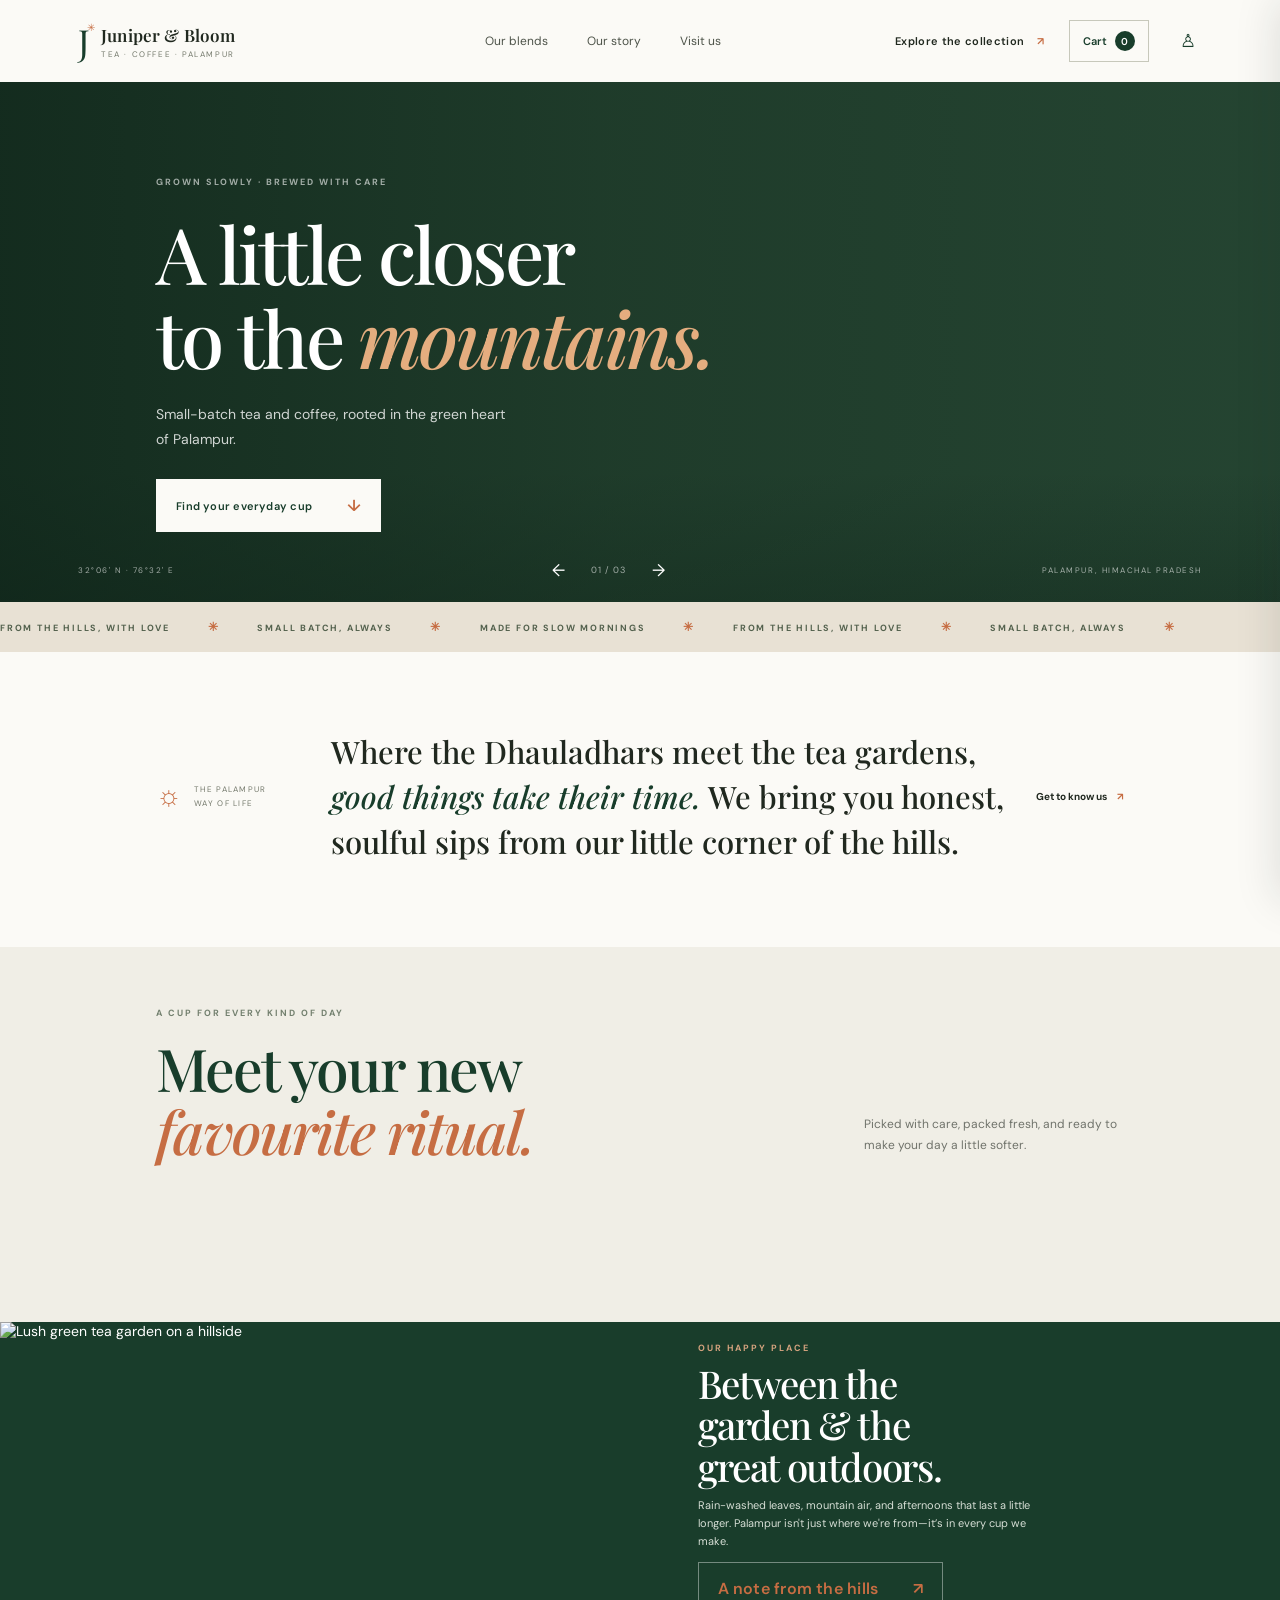
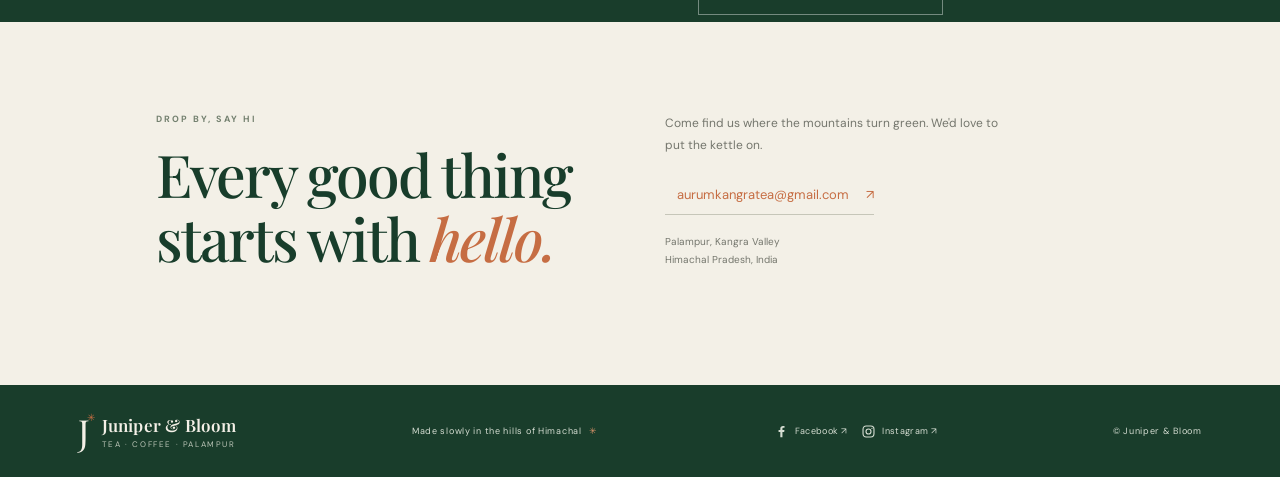
==== index.html @ 7ef4eae2 "Add Instagram icon and responsive story image" ====
<!doctype html>
<html lang="en">
<head>
  <meta charset="utf-8"><meta name="viewport" content="width=device-width,initial-scale=1">
  <meta name="theme-color" content="#183d2b"><meta name="description" content="Slow-grown tea and coffee from the gardens of Palampur, Himachal Pradesh.">
  <title>Juniper & Bloom — Palampur Tea & Coffee</title>
  <link rel="preconnect" href="https://fonts.googleapis.com"><link rel="preconnect" href="https://fonts.gstatic.com" crossorigin>
  <link href="https://fonts.googleapis.com/css2?family=DM+Sans:wght@400;500;600;700&family=Playfair+Display:wght@500;600;700&display=swap" rel="stylesheet">
  <link rel="stylesheet" href="styles.css">
</head>
<body>
  <header class="site-header"><a class="brand" href="#home" aria-label="Juniper and Bloom home"><span class="brand-mark" id="header-logo">J<span>✳</span></span><span class="brand-copy"><b id="business-name">Juniper & Bloom</b><small>TEA · COFFEE · PALAMPUR</small></span></a>
    <nav class="desktop-nav"><a href="#shop">Our blends</a><a href="#story">Our story</a><a href="#contact">Visit us</a></nav>
    <div class="header-actions"><a class="basket" href="#shop">Explore the collection <span>↗</span></a><button class="cart-trigger" id="cart-trigger" aria-label="Open cart">Cart <span id="cart-count">0</span></button><button class="admin-trigger" id="admin-trigger" aria-label="Admin login" title="Admin login">♙</button><button class="menu-toggle" id="menu-toggle" aria-label="Open navigation">☰</button></div>
  </header>
  <main id="home">
    <section class="hero" aria-label="Featured stories"><div class="hero-track" id="hero-track"></div><div class="hero-shade"></div><div class="hero-content"><p class="eyebrow" id="hero-kicker">GROWN SLOWLY · BREWED WITH CARE</p><h1 id="hero-title">A little closer<br>to the <i>mountains.</i></h1><p id="hero-description">Small-batch tea and coffee, rooted in the green heart of Palampur.</p><a class="button button-light" href="#shop">Find your everyday cup <span>↓</span></a></div><div class="hero-footer"><span>32°06' N · 76°32' E</span><div class="hero-controls"><button id="prev-banner" aria-label="Previous banner">←</button><span id="banner-count">01 / 03</span><button id="next-banner" aria-label="Next banner">→</button></div><span>PALAMPUR, HIMACHAL PRADESH</span></div></section>
    <div class="ticker"><div>FROM THE HILLS, WITH LOVE <span>✳</span> SMALL BATCH, ALWAYS <span>✳</span> MADE FOR SLOW MORNINGS <span>✳</span> FROM THE HILLS, WITH LOVE <span>✳</span> SMALL BATCH, ALWAYS <span>✳</span></div></div>
    <section class="intro" id="story"><div class="intro-label"><span class="sun-icon">☼</span><span>THE PALAMPUR<br>WAY OF LIFE</span></div><p>Where the Dhauladhars meet the tea gardens, <em>good things take their time.</em> We bring you honest, soulful sips from our little corner of the hills.</p><a href="#contact" class="text-link">Get to know us <span>↗</span></a></section>
    <section class="shop-section" id="shop"><div class="section-heading"><div><p class="eyebrow dark">A CUP FOR EVERY KIND OF DAY</p><h2>Meet your new<br><i>favourite ritual.</i></h2></div><p>Picked with care, packed fresh, and ready to make your day a little softer.</p></div><div id="product-list" class="product-list"></div></section>
    <section class="origin"><img id="origin-image" src="https://images.unsplash.com/photo-1563911892437-1feda0179e1b?auto=format&fit=crop&w=1500&q=85" alt="Lush green tea garden on a hillside"><div class="origin-copy"><p class="eyebrow" id="origin-kicker">OUR HAPPY PLACE</p><h2 id="origin-title">Between the<br>garden &amp; the<br>great outdoors.</h2><p id="origin-description">Rain-washed leaves, mountain air, and afternoons that last a little longer. Palampur isn't just where we're from—it’s in every cup we make.</p><a href="#contact" class="button button-outline"><span id="origin-button-label">A note from the hills</span> <span>↗</span></a></div></section>
    <section class="contact" id="contact"><div><p class="eyebrow dark">DROP BY, SAY HI</p><h2>Every good thing<br>starts with <i>hello.</i></h2></div><div class="contact-details"><p>Come find us where the mountains turn green. We'd love to put the kettle on.</p><a id="contact-email" href="mailto:aurumkangratea@gmail.com"><span id="contact-email-text">aurumkangratea@gmail.com</span> <span>↗</span></a><p class="address">Palampur, Kangra Valley<br>Himachal Pradesh, India</p></div></section>
  </main>
  <footer><a class="brand footer-brand" href="#home"><span class="brand-mark" id="footer-logo">J<span>✳</span></span><span class="brand-copy"><b id="footer-name">Juniper & Bloom</b><small>TEA · COFFEE · PALAMPUR</small></span></a><span>Made slowly in the hills of Himachal <span class="footer-flower">✳</span></span><nav class="social-links" aria-label="Social links"><a id="facebook-link" href="#" target="_blank" rel="noopener noreferrer" hidden><svg class="social-icon facebook-icon" viewBox="0 0 24 24" aria-hidden="true"><path d="M13.5 21v-8.2h2.8l.4-3.2h-3.2V7.5c0-.9.3-1.6 1.6-1.6h1.7V3.1c-.3 0-1.3-.1-2.5-.1-2.5 0-4.2 1.5-4.2 4.3v2.3H7.3v3.2h2.8V21z"/></svg><span>Facebook ↗</span></a><a id="instagram-link" href="#" target="_blank" rel="noopener noreferrer" hidden><svg class="social-icon instagram-icon" viewBox="0 0 24 24" aria-hidden="true"><rect x="3.25" y="3.25" width="17.5" height="17.5" rx="5"/><circle cx="12" cy="12" r="4"/><circle class="instagram-dot" cx="17.5" cy="6.8" r="1"/></svg><span>Instagram ↗</span></a></nav><span>© <span id="year"></span> Juniper & Bloom</span></footer>
  <div id="cart-backdrop" class="cart-backdrop" hidden></div><aside id="cart-drawer" class="cart-drawer" aria-label="Shopping cart" aria-hidden="true"><div class="cart-heading"><div><p class="eyebrow dark">YOUR SELECTION</p><h2>Your cart</h2></div><button id="cart-close" class="cart-close" aria-label="Close cart">×</button></div><div id="cart-items" class="cart-items"></div><div class="cart-summary"><span>Subtotal</span><strong id="cart-subtotal">₹0</strong></div><form id="order-form" class="order-form" hidden><h3>Delivery details</h3><label>Full name<input name="customer_name" autocomplete="name" required></label><label>Email<input name="customer_email" type="email" autocomplete="email" required></label><label>Phone<input name="customer_phone" type="tel" autocomplete="tel" required></label><label>Delivery address<textarea name="delivery_address" autocomplete="street-address" required></textarea></label><button class="button button-dark checkout-placeholder" type="submit">Send order request</button></form><p id="order-message" class="form-message" aria-live="polite"></p><p class="cart-payment-note">This opens an email with your order request. We’ll confirm availability and payment details by email. Online payment can be added later.</p></aside>
  <div id="admin-modal" class="modal" aria-hidden="true"><div class="modal-backdrop" data-close></div><section class="admin-panel" role="dialog" aria-modal="true" aria-labelledby="admin-heading"><button class="close-modal" data-close aria-label="Close">×</button><div class="admin-login" id="login-view"><p class="eyebrow dark">THE BACK ROOM</p><h2 id="admin-heading">Good to see<br><i>you again.</i></h2><p class="muted">Sign in to manage your shop.</p><form id="login-form"><label>Email<input id="admin-email" type="email" autocomplete="username" required></label><label>Password<input id="admin-password" type="password" autocomplete="current-password" required></label><button class="button button-dark" type="submit">Sign in <span>↗</span></button><p class="form-message" id="login-message"></p></form></div>
    <div id="dashboard" class="dashboard" hidden><div class="dashboard-top"><div><p class="eyebrow dark">YOUR LITTLE CORNER</p><h2>Shop <i>studio.</i></h2></div><button id="sign-out" class="text-link">Sign out ↗</button></div><div class="admin-tabs"><button class="tab active" data-tab="products">Products</button><button class="tab" data-tab="banners">Banners</button><button class="tab" data-tab="settings">Brand</button><button class="tab" data-tab="origin">Below products</button></div><div id="admin-content"></div></div></section></div>
  <script type="module" src="app.js"></script>
</body></html>
---- styles.css ----
:root{--green:#183d2b;--green2:#274a36;--cream:#f4f0e7;--paper:#fbfaf6;--orange:#c66d43;--ink:#20281f;--muted:#77796d;--line:#deddd3;--serif:'Playfair Display',Georgia,serif;--sans:'DM Sans',Arial,sans-serif}*{box-sizing:border-box}html{scroll-behavior:smooth}body{margin:0;background:var(--paper);color:var(--ink);font-family:var(--sans);font-size:14px}a{color:inherit;text-decoration:none}button{font:inherit}.site-header{height:82px;padding:0 6.1%;display:flex;align-items:center;justify-content:space-between;background:var(--paper);position:relative;z-index:5}.brand{display:flex;align-items:center;gap:11px}.brand-mark{font-family:var(--serif);font-size:36px;line-height:1;color:var(--green);position:relative;display:inline-flex;align-items:center;justify-content:center}.brand-mark img{width:44px;height:44px;object-fit:contain}.brand-mark span{font-family:var(--sans);font-size:10px;color:var(--orange);position:absolute;right:-5px;top:0}.brand-copy{display:flex;flex-direction:column;gap:3px}.brand-copy b{font-family:var(--serif);font-size:17px;font-weight:600;letter-spacing:.01em}.brand-copy small{font-size:8px;letter-spacing:.2em;color:#74796c}.desktop-nav{display:flex;gap:39px;margin-left:75px}.desktop-nav a{font-size:12px;color:#4d5349}.desktop-nav a:hover,.text-link:hover{color:var(--orange)}.header-actions{display:flex;align-items:center;gap:25px}.basket{font-size:11px;font-weight:600;letter-spacing:.03em}.basket span{margin-left:9px;color:var(--orange)}.admin-trigger,.menu-toggle{border:0;background:none;color:var(--green);font-size:18px;cursor:pointer}.menu-toggle{display:none}.hero{height:min(660px,72vw);min-height:530px;position:relative;background:#254532;overflow:hidden;color:white}.hero-track,.hero-slide,.hero-shade{position:absolute;inset:0}.hero-slide{background-size:cover;background-position:center;opacity:0;transition:opacity 1s ease}.hero-slide.active{opacity:1}.hero-shade{background:linear-gradient(90deg,rgba(13,34,23,.72),rgba(20,43,29,.37) 48%,rgba(20,43,29,.03)),linear-gradient(0deg,rgba(11,30,21,.3),transparent 25%)}.hero-content{position:absolute;left:12.2%;top:21%;max-width:570px}.eyebrow{font-size:9px;letter-spacing:.22em;font-weight:700;color:#fff9;margin:0 0 23px}.hero h1,.section-heading h2,.origin h2,.contact h2,.admin-panel h2{font:500 clamp(46px,6.1vw,78px)/1.08 var(--serif);letter-spacing:-.035em;margin:0}.hero h1 i,.section-heading h2 i,.origin h2 i,.contact h2 i,.admin-panel h2 i{font-weight:500;color:#e4ad7f}.hero-content>p:not(.eyebrow){font-size:14px;line-height:1.8;color:#fffc;max-width:350px;margin:23px 0 27px}.button{display:inline-flex;justify-content:space-between;align-items:center;gap:35px;padding:15px 19px;font-weight:600;font-size:11px;letter-spacing:.02em;border:1px solid transparent;cursor:pointer}.button-light{background:var(--paper);color:var(--green)}.button-light:hover{background:#e7c4a2}.button span{font-size:16px;color:var(--orange)}.hero-footer{position:absolute;left:6.1%;right:6.1%;bottom:26px;display:flex;justify-content:space-between;align-items:center;font-size:8px;letter-spacing:.19em;color:#fff9}.hero-controls{display:flex;align-items:center;gap:20px}.hero-controls button{color:white;background:transparent;border:0;font-size:17px;cursor:pointer}.hero-controls span{font-size:9px;letter-spacing:.12em}.ticker{height:50px;background:#e8e1d4;overflow:hidden;display:flex;align-items:center;color:#53614d;font-size:9px;font-weight:700;letter-spacing:.2em;white-space:nowrap}.ticker div{min-width:max-content;animation:marquee 35s linear infinite}.ticker span{font-size:12px;color:var(--orange);margin:0 34px}@keyframes marquee{to{transform:translateX(-50%)}}.intro{padding:77px 12.2% 83px;display:grid;grid-template-columns:150px 1fr auto;align-items:center;gap:25px}.intro-label{display:flex;gap:11px;align-items:center;font-size:8px;letter-spacing:.16em;line-height:1.8;color:#74796c}.sun-icon{font-size:28px;color:var(--orange)}.intro>p{font:500 clamp(20px,2.5vw,31px)/1.45 var(--serif);max-width:700px;margin:0}.intro>p em{color:var(--green);font-style:italic}.text-link{font-size:10px;font-weight:700;border:0;background:none;cursor:pointer}.text-link span{color:var(--orange);margin-left:8px}.shop-section{padding:60px 12.2% 105px;background:#f0eee6}.section-heading{display:flex;align-items:end;justify-content:space-between;margin-bottom:54px}.eyebrow.dark{color:#73806f;margin-bottom:17px}.section-heading h2,.contact h2{font-size:clamp(42px,4.6vw,59px);color:var(--green)}.section-heading h2 i,.contact h2 i{color:var(--orange)}.section-heading>p{max-width:260px;color:#70736b;font-size:12px;line-height:1.8;margin:0 0 6px}.product-list{display:flex;flex-direction:column;gap:24px}.product-card{display:grid;grid-template-columns:1fr 1fr;min-height:340px;background:var(--paper);overflow:hidden}.product-card:nth-child(even) .product-image{order:2}.product-card:nth-child(even) .product-copy{order:1}.product-image{width:100%;height:100%;min-height:340px;object-fit:cover}.product-copy{padding:50px clamp(30px,5vw,78px);display:flex;flex-direction:column;justify-content:center;align-items:flex-start}.product-number{font-size:9px;letter-spacing:.2em;color:var(--orange);margin-bottom:19px}.product-copy h3{font:500 clamp(29px,3.2vw,41px)/1.2 var(--serif);color:var(--green);margin:0 0 14px}.product-copy p{font-size:12px;line-height:1.8;color:#74766e;max-width:350px;margin:0 0 25px}.product-meta{border-top:1px solid var(--line);padding-top:17px;width:100%;display:flex;justify-content:space-between;align-items:center;font-size:11px;font-weight:700}.product-meta span:first-child{color:var(--orange)}
.cart-trigger{border:1px solid #c7c8bb;background:transparent;padding:10px 13px;color:var(--green);font:600 11px var(--sans);cursor:pointer}.cart-trigger span{display:inline-grid;place-items:center;min-width:20px;height:20px;margin-left:5px;border-radius:50%;background:var(--green);color:white;font-size:10px}.button-dark{background:var(--green);color:white}.button-dark:hover:not(:disabled){background:var(--green2)}.button:disabled{opacity:.48;cursor:not-allowed}.add-to-cart{margin-top:22px;min-width:156px}.cart-backdrop{position:fixed;inset:0;background:#102419a8;backdrop-filter:blur(2px);z-index:29}.cart-drawer{position:fixed;z-index:30;right:0;top:0;bottom:0;width:min(470px,100%);background:var(--paper);padding:34px clamp(22px,5vw,42px);overflow:auto;transform:translateX(102%);transition:transform .25s ease;box-shadow:-12px 0 40px #14231e20}.cart-drawer.open{transform:translateX(0)}.cart-heading{display:flex;justify-content:space-between;align-items:start;border-bottom:1px solid var(--line);padding-bottom:20px}.cart-heading .eyebrow{margin-bottom:7px}.cart-heading h2{font:500 36px var(--serif);color:var(--green);margin:0}.cart-close{border:0;background:none;color:var(--green);font-size:30px;cursor:pointer}.cart-items{padding:10px 0}.cart-item{display:grid;grid-template-columns:72px 1fr auto;gap:13px;align-items:center;padding:17px 0;border-bottom:1px solid var(--line)}.cart-item>img{width:72px;height:72px;object-fit:cover}.cart-item-info b{display:block;font:500 16px var(--serif);color:var(--green)}.cart-item-info>small{display:block;color:var(--muted);font-size:10px;margin:4px 0 9px}.cart-item>strong{font-size:12px;align-self:start;padding-top:4px}.cart-quantity{display:flex;align-items:center;gap:10px}.cart-quantity button{border:1px solid var(--line);background:white;color:var(--green);width:26px;height:25px;cursor:pointer}.cart-quantity button:disabled{opacity:.4;cursor:not-allowed}.cart-quantity span{font-size:11px}.cart-quantity .cart-remove{width:auto;border:0;background:none;color:#8d4a39;text-decoration:underline;font-size:10px;margin-left:6px}.cart-item.unavailable .cart-item-info b{text-decoration:line-through}.cart-empty{padding:20px 0;color:var(--muted);font-size:12px}.cart-summary{display:flex;justify-content:space-between;border-top:1px solid var(--line);padding:20px 0;font:16px var(--serif);color:var(--green)}.checkout-placeholder{width:100%;justify-content:center;gap:0}.cart-payment-note{font-size:10px;line-height:1.6;color:var(--muted);text-align:center;margin-top:12px}
.origin{height:300px;min-height:0;background:#193d2b;color:white;display:grid;grid-template-columns:1fr 1fr;overflow:hidden}.origin>img{width:100%;height:100%;min-height:0;object-fit:cover;filter:saturate(.78)}.origin-copy{padding:24px 10%;align-self:center}.origin-copy .eyebrow{color:#d3a27e;margin-bottom:9px}.origin h2{font-size:clamp(34px,3.4vw,44px)}.origin h2 i{color:#dca77d}.origin-copy>p:not(.eyebrow){max-width:360px;font-size:11px;color:#d6ded5;line-height:1.6;margin:10px 0 12px}.button-outline{border-color:#ffffff65;color:white;background:transparent}.button-outline:hover{background:#ffffff14}.contact{padding:91px 12.2%;display:grid;grid-template-columns:1fr 1fr;gap:50px;background:#f3f0e7}.contact-details{align-self:end;max-width:340px;padding-bottom:4px}.contact-details>p{font-size:12px;color:#74766d;line-height:1.8;margin:0 0 21px}.contact-details>a{display:inline-block;font-family:var(--serif);font-size:20px;color:var(--green);padding-bottom:10px;border-bottom:1px solid #c6c6b9}.contact-details>a span{font-family:var(--sans);font-size:13px;color:var(--orange);margin-left:12px}.contact-details .address{font-size:10px;line-height:1.8;margin-top:18px}footer{padding:28px 6.1%;display:flex;align-items:center;justify-content:space-between;background:#193d2b;color:#d5ddd2;font-size:9px;letter-spacing:.08em}.footer-brand .brand-mark,.footer-brand .brand-copy b{color:#f4f0e7}.footer-brand .brand-copy small{color:#bbc5b7}.footer-flower{color:#d59168;margin-left:5px}.modal{display:none;position:fixed;inset:0;z-index:20}.modal.open{display:block}.modal-backdrop{position:absolute;inset:0;background:#102419a8;backdrop-filter:blur(3px)}.admin-panel{position:absolute;right:0;top:0;bottom:0;width:min(560px,100%);overflow-y:auto;background:var(--paper);padding:60px clamp(25px,6vw,68px)}.close-modal{position:absolute;right:25px;top:22px;border:0;background:none;font-size:29px;color:var(--green);cursor:pointer}.admin-panel h2{font-size:49px;color:var(--green)}.admin-panel h2 i{color:var(--orange)}.muted{color:var(--muted);font-size:12px;margin:15px 0 27px}.admin-login form{display:flex;flex-direction:column;gap:16px;max-width:360px}.admin-login label,.editor-form label{display:flex;flex-direction:column;gap:8px;font-size:10px;font-weight:700;color:#596052}.admin-login input,.editor-form input,.editor-form textarea{padding:13px 12px;border:1px solid var(--line);background:white;font:12px var(--sans);outline-color:#819b7b}.admin-login .button{margin-top:5px;background:var(--green);color:white}.form-message{font-size:11px;color:#a04732;min-height:16px}.dashboard-top{display:flex;justify-content:space-between;align-items:center}.dashboard-top h2{font-size:39px}.admin-tabs{display:flex;border-bottom:1px solid var(--line);margin:30px 0 22px;gap:20px}.tab{border:0;background:none;padding:0 0 12px;color:#777;font-size:11px;cursor:pointer}.tab.active{color:var(--green);border-bottom:2px solid var(--orange);font-weight:700}.admin-content-title{display:flex;align-items:center;justify-content:space-between;margin-bottom:15px}.admin-content-title h3{font:500 24px var(--serif);color:var(--green);margin:0}.small-button{background:var(--green);color:white;border:0;padding:10px 13px;font-size:10px;cursor:pointer}.admin-list{display:flex;flex-direction:column;gap:10px}.admin-row{border:1px solid var(--line);background:white;padding:10px;display:grid;grid-template-columns:54px 1fr auto;gap:12px;align-items:center}.admin-row img{width:54px;height:48px;object-fit:cover}.admin-row b{display:block;font-family:var(--serif);font-size:14px;color:var(--green)}.admin-row small{font-size:9px;color:var(--muted)}.row-actions{display:flex;gap:9px}.row-actions button{border:0;background:none;font-size:10px;color:var(--orange);cursor:pointer}.editor-form{border:1px solid var(--line);padding:17px;margin-bottom:18px;display:grid;gap:12px}.editor-form textarea{min-height:72px;resize:vertical}.editor-form .form-actions{display:flex;gap:8px}.editor-form .cancel{background:#e6e4dc;color:#4a4e46}.editor-form input[type=checkbox]{width:auto;align-self:start}.settings-form{margin-top:12px}.empty-state{font-size:12px;color:#777;padding:20px 0}.mobile-nav{display:none}@media(max-width:760px){.site-header{height:70px;padding:0 5%}.desktop-nav{display:none;position:absolute;top:70px;left:0;right:0;background:var(--paper);margin:0;padding:22px 5%;flex-direction:column;gap:20px;border-top:1px solid var(--line)}.desktop-nav.open{display:flex}.header-actions{gap:10px}.cart-trigger{padding:8px 9px;font-size:10px}.basket{font-size:0}.basket span{font-size:17px}.menu-toggle{display:block}.hero{min-height:540px;height:82vh;max-height:700px}.hero-content{left:7%;right:7%;top:22%}.hero h1{font-size:58px}.hero-footer{left:6%;right:6%;bottom:18px}.hero-footer>span:first-child{display:none}.hero-footer>span:last-child{font-size:7px}.intro{padding:57px 7%;grid-template-columns:1fr;gap:15px}.intro>p{font-size:25px}.intro .text-link{justify-self:start;margin-top:8px}.shop-section{padding:55px 6% 70px}.section-heading{align-items:start;flex-direction:column;gap:15px;margin-bottom:34px}.section-heading h2,.contact h2{font-size:47px}.product-list{gap:16px}.product-card{grid-template-columns:1fr;min-height:0}.product-card:nth-child(even) .product-image,.product-card:nth-child(even) .product-copy{order:initial}.product-image{height:240px;min-height:0}.product-copy{padding:27px 25px 30px}.product-copy h3{font-size:33px}.origin{height:340px;grid-template-columns:1fr;grid-template-rows:100px 240px}.origin>img{min-height:0;height:100%}.origin-copy{padding:16px 7%}.origin h2{font-size:31px;line-height:1.04}.contact{padding:60px 7%;grid-template-columns:1fr;gap:30px}.contact-details{align-self:start}footer{padding:23px 6%;flex-wrap:wrap;gap:20px}footer>span:nth-child(2){display:none}}@media(prefers-reduced-motion:reduce){*,*:before,*:after{scroll-behavior:auto!important;animation-duration:.01ms!important;transition-duration:.01ms!important}}
.admin-tabs{overflow-x:auto;white-space:nowrap}.order-form{display:grid;gap:12px;border-top:1px solid var(--line);padding-top:18px}.order-form[hidden]{display:none}.order-form h3{font:500 20px var(--serif);color:var(--green);margin:0 0 3px}.order-form label{display:grid;gap:6px;color:#596052;font-size:10px;font-weight:700}.order-form input,.order-form textarea{width:100%;padding:11px 12px;border:1px solid var(--line);background:#fff;font:12px var(--sans);outline-color:#819b7b}.order-form textarea{min-height:72px;resize:vertical}.order-form .button{margin-top:4px}

/* More compact storefront proportions */
.hero{height:min(520px,58vw);min-height:410px}.hero-content{top:18%}.hero-footer{bottom:20px}.product-list{gap:18px}.product-card{min-height:280px}.product-image{min-height:280px}.product-copy{padding:34px clamp(26px,4vw,58px)}.product-copy h3{font-size:clamp(27px,2.8vw,36px)}.product-copy p{margin-bottom:18px}.origin{height:auto;min-height:270px}.origin-copy{padding:20px 9%}.origin h2{font-size:clamp(31px,3vw,40px)}
@media(max-width:760px){.hero{height:min(68vh,470px);min-height:390px;max-height:470px}.hero-content{top:17%}.product-card{min-height:0}.product-image{height:205px;min-height:205px}.product-copy{padding:25px 23px 27px}.product-copy h3{font-size:30px}.product-copy p{margin-bottom:16px}.origin{height:auto;min-height:330px;grid-template-rows:95px auto}.origin-copy{padding:14px 7%}}

/* Keep the post-product feature balanced with the product cards. */
.origin{height:300px;min-height:300px;grid-template-columns:1fr 1fr}.origin>img{height:100%;min-height:0}.origin-copy{max-height:300px;overflow:auto}
@media(max-width:760px){.origin{height:auto;min-height:0;grid-template-columns:1fr;grid-template-rows:clamp(140px,40vw,190px) auto}.origin>img{height:clamp(140px,40vw,190px);min-height:0;width:100%;object-fit:cover}.origin-copy{max-height:none;overflow:visible;padding:14px 7% 18px}.origin h2{font-size:27px;line-height:1.02}.origin-copy>p:not(.eyebrow){font-size:10px;line-height:1.45;margin:7px 0 9px}.origin-copy .button{padding:10px 14px}}
.social-links{display:flex;align-items:center;gap:14px}.social-links a{color:#d5ddd2;font-size:9px;letter-spacing:.04em}.social-links a:hover{color:#e4ad7f}.social-links[hidden]{display:none}

.social-links a{display:inline-flex;align-items:center;gap:6px}.social-icon{width:15px;height:15px;display:block;fill:currentColor}.facebook-icon{color:#d5ddd2}.social-links a:hover .facebook-icon{color:#e4ad7f}.instagram-icon{fill:none;stroke:currentColor;stroke-width:1.8;stroke-linecap:round;stroke-linejoin:round}.instagram-icon .instagram-dot{fill:currentColor;stroke:none}
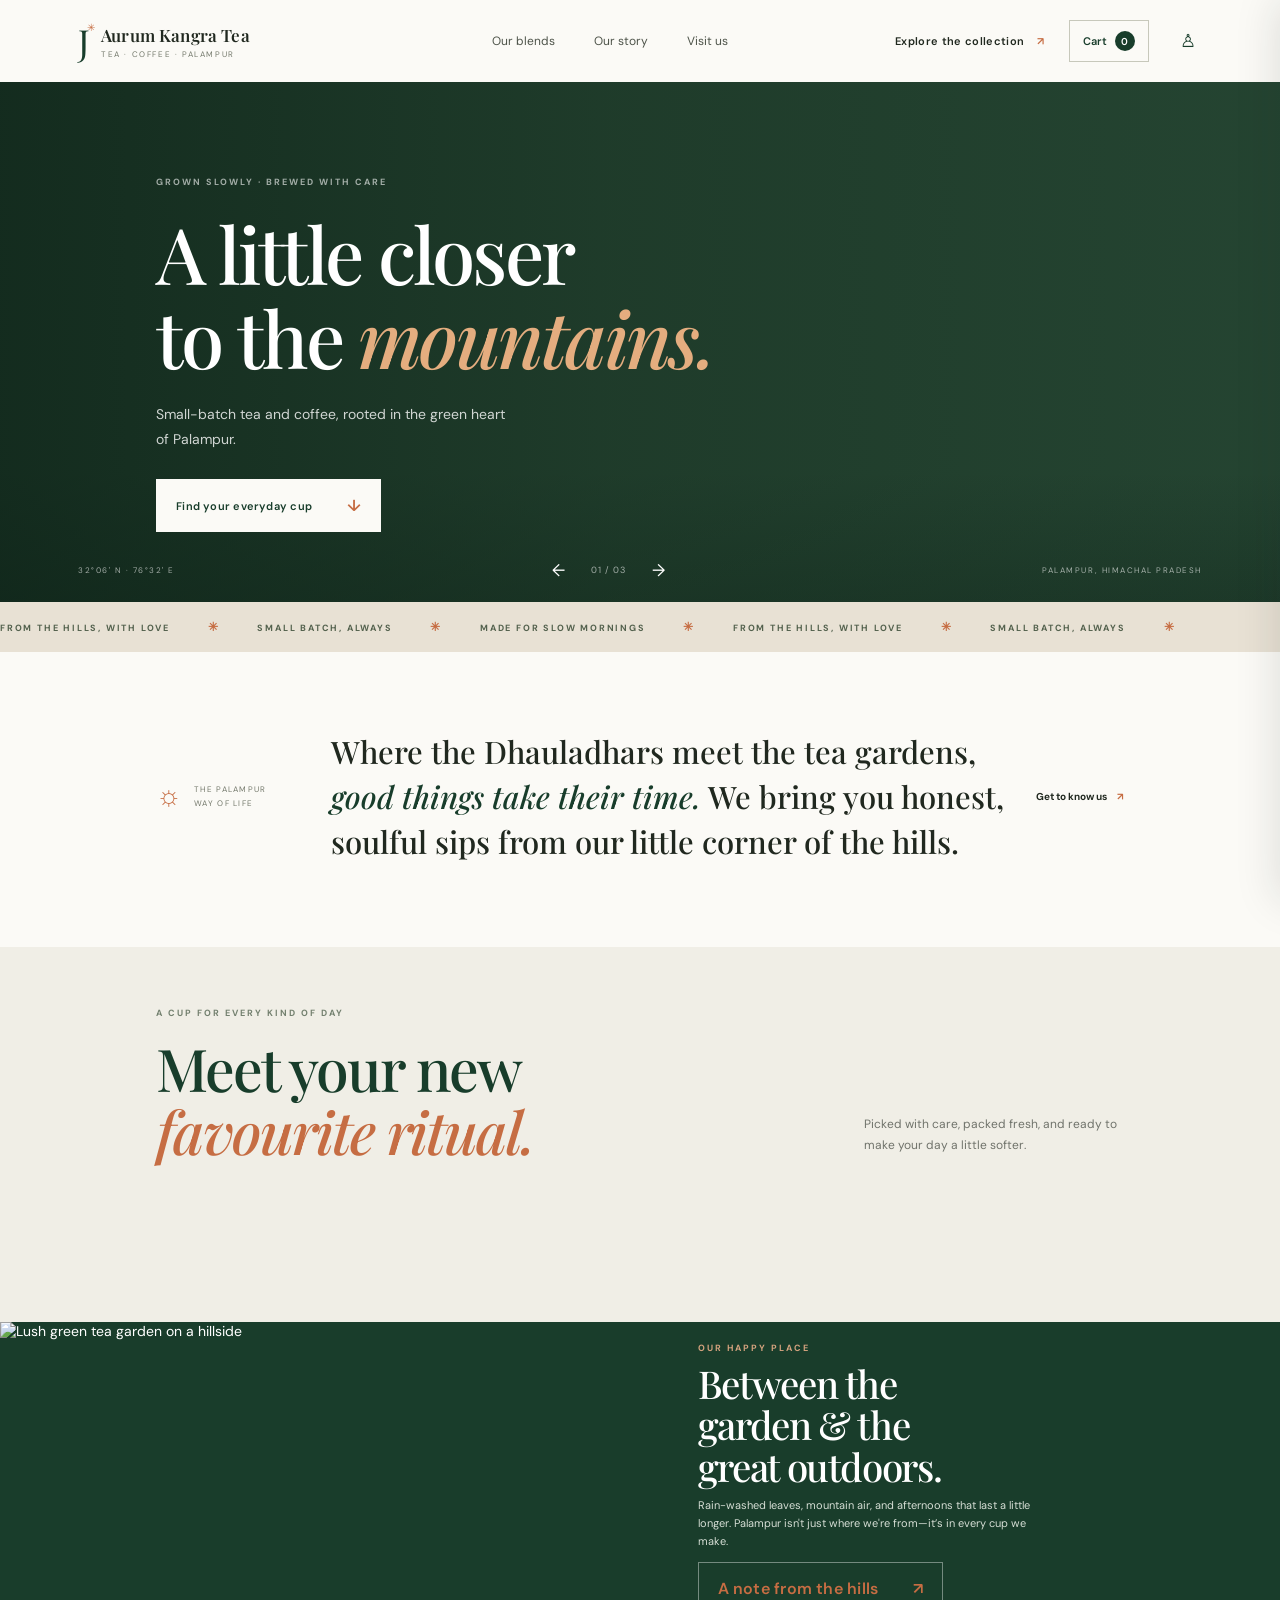
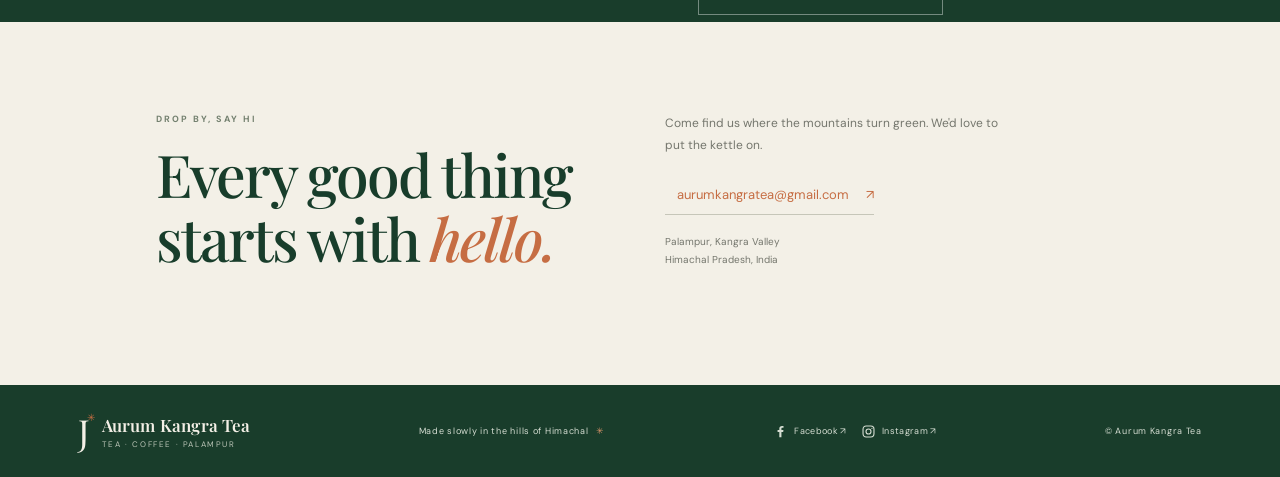
==== commit aa16cc36: "Update index.html" ====
--- a/index.html
+++ b/index.html
@@ -3,13 +3,13 @@
 <head>
   <meta charset="utf-8"><meta name="viewport" content="width=device-width,initial-scale=1">
   <meta name="theme-color" content="#183d2b"><meta name="description" content="Slow-grown tea and coffee from the gardens of Palampur, Himachal Pradesh.">
-  <title>Juniper & Bloom — Palampur Tea & Coffee</title>
+  <title>Aurum Kangra Tea — Palampur Tea & Coffee</title>
   <link rel="preconnect" href="https://fonts.googleapis.com"><link rel="preconnect" href="https://fonts.gstatic.com" crossorigin>
   <link href="https://fonts.googleapis.com/css2?family=DM+Sans:wght@400;500;600;700&family=Playfair+Display:wght@500;600;700&display=swap" rel="stylesheet">
   <link rel="stylesheet" href="styles.css">
 </head>
 <body>
-  <header class="site-header"><a class="brand" href="#home" aria-label="Juniper and Bloom home"><span class="brand-mark" id="header-logo">J<span>✳</span></span><span class="brand-copy"><b id="business-name">Juniper & Bloom</b><small>TEA · COFFEE · PALAMPUR</small></span></a>
+  <header class="site-header"><a class="brand" href="#home" aria-label="Juniper and Bloom home"><span class="brand-mark" id="header-logo">J<span>✳</span></span><span class="brand-copy"><b id="business-name">Aurum Kangra Tea</b><small>TEA · COFFEE · PALAMPUR</small></span></a>
     <nav class="desktop-nav"><a href="#shop">Our blends</a><a href="#story">Our story</a><a href="#contact">Visit us</a></nav>
     <div class="header-actions"><a class="basket" href="#shop">Explore the collection <span>↗</span></a><button class="cart-trigger" id="cart-trigger" aria-label="Open cart">Cart <span id="cart-count">0</span></button><button class="admin-trigger" id="admin-trigger" aria-label="Admin login" title="Admin login">♙</button><button class="menu-toggle" id="menu-toggle" aria-label="Open navigation">☰</button></div>
   </header>
@@ -21,7 +21,7 @@
     <section class="origin"><img id="origin-image" src="https://images.unsplash.com/photo-1563911892437-1feda0179e1b?auto=format&fit=crop&w=1500&q=85" alt="Lush green tea garden on a hillside"><div class="origin-copy"><p class="eyebrow" id="origin-kicker">OUR HAPPY PLACE</p><h2 id="origin-title">Between the<br>garden &amp; the<br>great outdoors.</h2><p id="origin-description">Rain-washed leaves, mountain air, and afternoons that last a little longer. Palampur isn't just where we're from—it’s in every cup we make.</p><a href="#contact" class="button button-outline"><span id="origin-button-label">A note from the hills</span> <span>↗</span></a></div></section>
     <section class="contact" id="contact"><div><p class="eyebrow dark">DROP BY, SAY HI</p><h2>Every good thing<br>starts with <i>hello.</i></h2></div><div class="contact-details"><p>Come find us where the mountains turn green. We'd love to put the kettle on.</p><a id="contact-email" href="mailto:aurumkangratea@gmail.com"><span id="contact-email-text">aurumkangratea@gmail.com</span> <span>↗</span></a><p class="address">Palampur, Kangra Valley<br>Himachal Pradesh, India</p></div></section>
   </main>
-  <footer><a class="brand footer-brand" href="#home"><span class="brand-mark" id="footer-logo">J<span>✳</span></span><span class="brand-copy"><b id="footer-name">Juniper & Bloom</b><small>TEA · COFFEE · PALAMPUR</small></span></a><span>Made slowly in the hills of Himachal <span class="footer-flower">✳</span></span><nav class="social-links" aria-label="Social links"><a id="facebook-link" href="#" target="_blank" rel="noopener noreferrer" hidden><svg class="social-icon facebook-icon" viewBox="0 0 24 24" aria-hidden="true"><path d="M13.5 21v-8.2h2.8l.4-3.2h-3.2V7.5c0-.9.3-1.6 1.6-1.6h1.7V3.1c-.3 0-1.3-.1-2.5-.1-2.5 0-4.2 1.5-4.2 4.3v2.3H7.3v3.2h2.8V21z"/></svg><span>Facebook ↗</span></a><a id="instagram-link" href="#" target="_blank" rel="noopener noreferrer" hidden><svg class="social-icon instagram-icon" viewBox="0 0 24 24" aria-hidden="true"><rect x="3.25" y="3.25" width="17.5" height="17.5" rx="5"/><circle cx="12" cy="12" r="4"/><circle class="instagram-dot" cx="17.5" cy="6.8" r="1"/></svg><span>Instagram ↗</span></a></nav><span>© <span id="year"></span> Juniper & Bloom</span></footer>
+  <footer><a class="brand footer-brand" href="#home"><span class="brand-mark" id="footer-logo">J<span>✳</span></span><span class="brand-copy"><b id="footer-name">Aurum Kangra Tea</b><small>TEA · COFFEE · PALAMPUR</small></span></a><span>Made slowly in the hills of Himachal <span class="footer-flower">✳</span></span><nav class="social-links" aria-label="Social links"><a id="facebook-link" href="#" target="_blank" rel="noopener noreferrer" hidden><svg class="social-icon facebook-icon" viewBox="0 0 24 24" aria-hidden="true"><path d="M13.5 21v-8.2h2.8l.4-3.2h-3.2V7.5c0-.9.3-1.6 1.6-1.6h1.7V3.1c-.3 0-1.3-.1-2.5-.1-2.5 0-4.2 1.5-4.2 4.3v2.3H7.3v3.2h2.8V21z"/></svg><span>Facebook ↗</span></a><a id="instagram-link" href="#" target="_blank" rel="noopener noreferrer" hidden><svg class="social-icon instagram-icon" viewBox="0 0 24 24" aria-hidden="true"><rect x="3.25" y="3.25" width="17.5" height="17.5" rx="5"/><circle cx="12" cy="12" r="4"/><circle class="instagram-dot" cx="17.5" cy="6.8" r="1"/></svg><span>Instagram ↗</span></a></nav><span>© <span id="year"></span> Aurum Kangra Tea</span></footer>
   <div id="cart-backdrop" class="cart-backdrop" hidden></div><aside id="cart-drawer" class="cart-drawer" aria-label="Shopping cart" aria-hidden="true"><div class="cart-heading"><div><p class="eyebrow dark">YOUR SELECTION</p><h2>Your cart</h2></div><button id="cart-close" class="cart-close" aria-label="Close cart">×</button></div><div id="cart-items" class="cart-items"></div><div class="cart-summary"><span>Subtotal</span><strong id="cart-subtotal">₹0</strong></div><form id="order-form" class="order-form" hidden><h3>Delivery details</h3><label>Full name<input name="customer_name" autocomplete="name" required></label><label>Email<input name="customer_email" type="email" autocomplete="email" required></label><label>Phone<input name="customer_phone" type="tel" autocomplete="tel" required></label><label>Delivery address<textarea name="delivery_address" autocomplete="street-address" required></textarea></label><button class="button button-dark checkout-placeholder" type="submit">Send order request</button></form><p id="order-message" class="form-message" aria-live="polite"></p><p class="cart-payment-note">This opens an email with your order request. We’ll confirm availability and payment details by email. Online payment can be added later.</p></aside>
   <div id="admin-modal" class="modal" aria-hidden="true"><div class="modal-backdrop" data-close></div><section class="admin-panel" role="dialog" aria-modal="true" aria-labelledby="admin-heading"><button class="close-modal" data-close aria-label="Close">×</button><div class="admin-login" id="login-view"><p class="eyebrow dark">THE BACK ROOM</p><h2 id="admin-heading">Good to see<br><i>you again.</i></h2><p class="muted">Sign in to manage your shop.</p><form id="login-form"><label>Email<input id="admin-email" type="email" autocomplete="username" required></label><label>Password<input id="admin-password" type="password" autocomplete="current-password" required></label><button class="button button-dark" type="submit">Sign in <span>↗</span></button><p class="form-message" id="login-message"></p></form></div>
     <div id="dashboard" class="dashboard" hidden><div class="dashboard-top"><div><p class="eyebrow dark">YOUR LITTLE CORNER</p><h2>Shop <i>studio.</i></h2></div><button id="sign-out" class="text-link">Sign out ↗</button></div><div class="admin-tabs"><button class="tab active" data-tab="products">Products</button><button class="tab" data-tab="banners">Banners</button><button class="tab" data-tab="settings">Brand</button><button class="tab" data-tab="origin">Below products</button></div><div id="admin-content"></div></div></section></div>
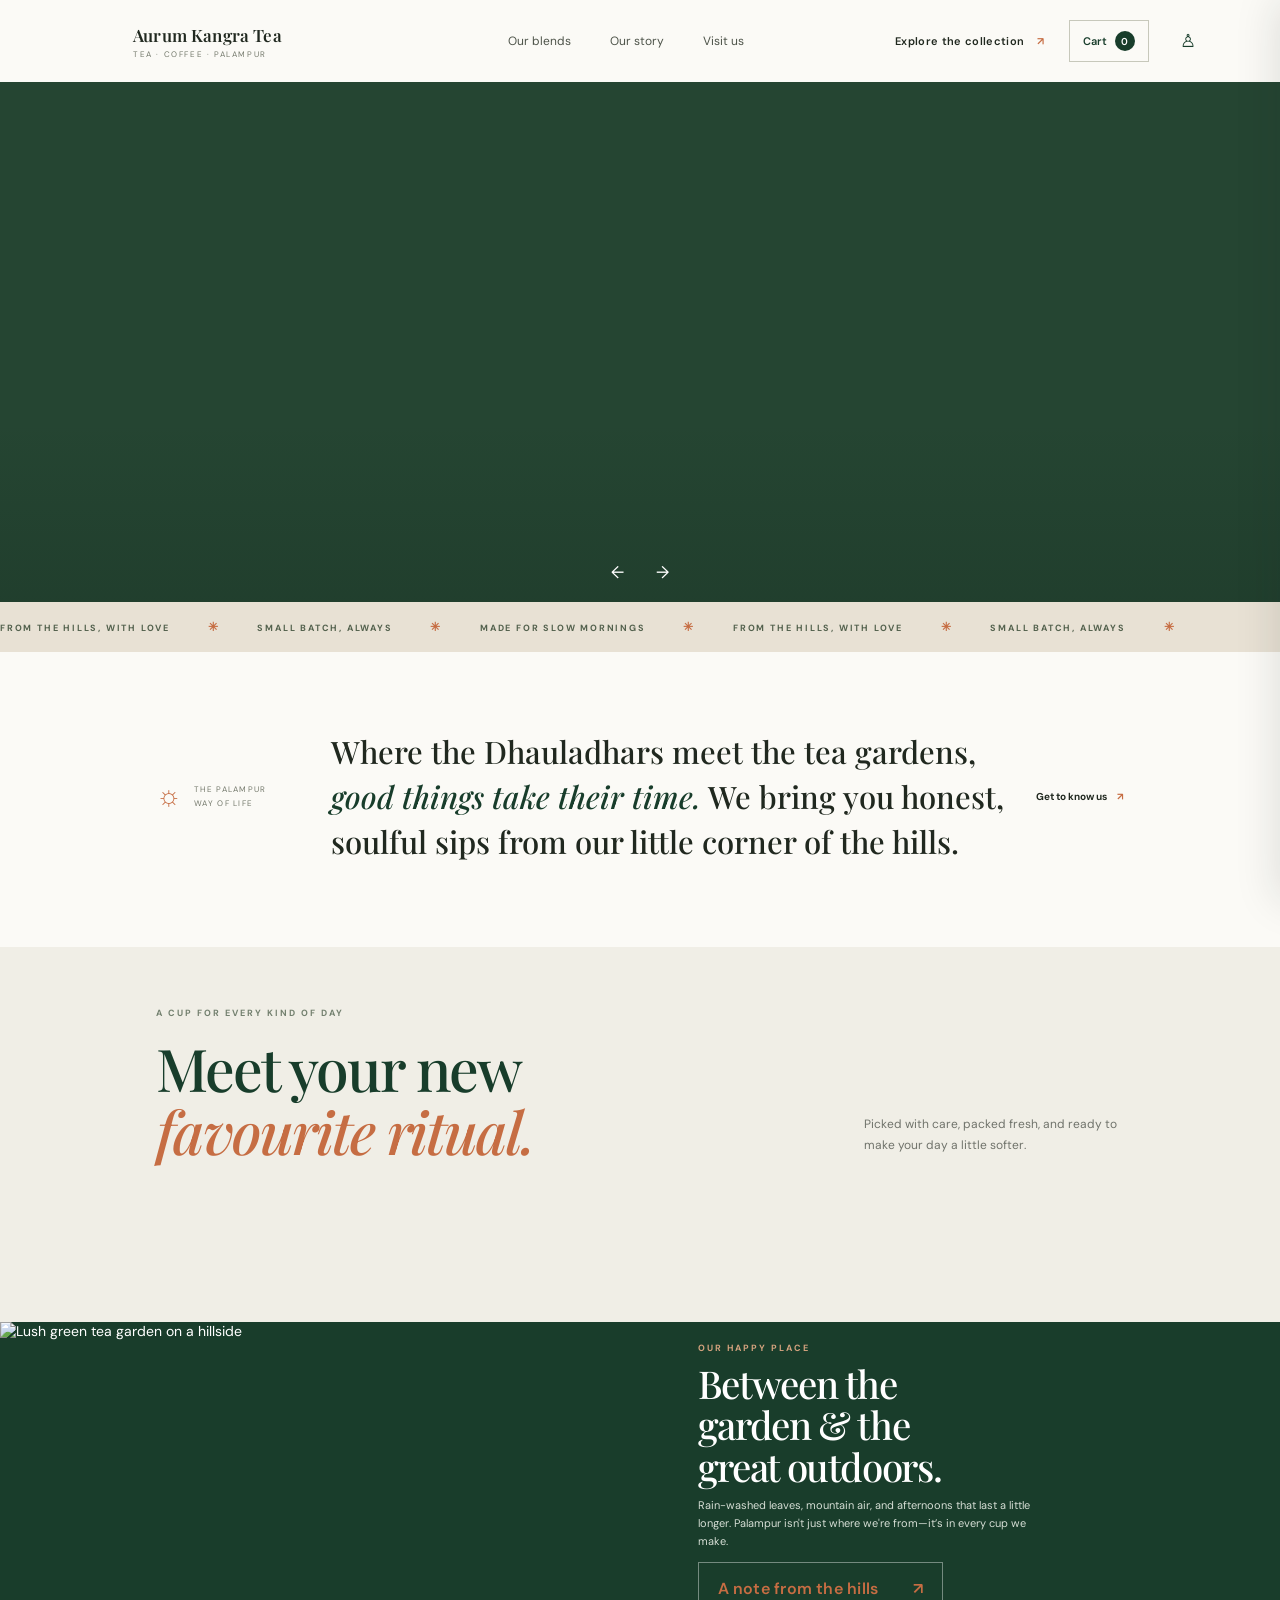
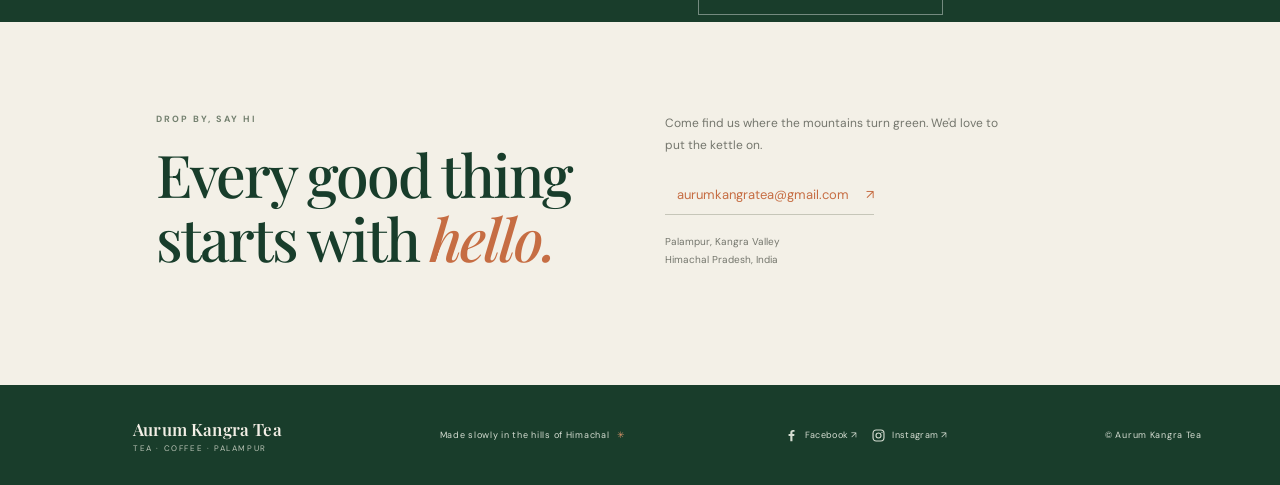
==== commit fecafb54: "Prevent logo flash while loading brand settings" ====
--- a/index.html
+++ b/index.html
@@ -2,6 +2,7 @@
 <html lang="en">
 <head>
   <meta charset="utf-8"><meta name="viewport" content="width=device-width,initial-scale=1">
+  <script>document.documentElement.classList.add('brand-pending');try{window.__aurumBrandCache=JSON.parse(localStorage.getItem('aurum-brand-cache-v1')||'null')}catch{window.__aurumBrandCache=null}</script>
   <meta name="theme-color" content="#183d2b"><meta name="description" content="Slow-grown tea and coffee from the gardens of Palampur, Himachal Pradesh.">
   <title>Aurum Kangra Tea — Palampur Tea & Coffee</title>
   <link rel="preconnect" href="https://fonts.googleapis.com"><link rel="preconnect" href="https://fonts.gstatic.com" crossorigin>
@@ -25,5 +26,8 @@
   <div id="cart-backdrop" class="cart-backdrop" hidden></div><aside id="cart-drawer" class="cart-drawer" aria-label="Shopping cart" aria-hidden="true"><div class="cart-heading"><div><p class="eyebrow dark">YOUR SELECTION</p><h2>Your cart</h2></div><button id="cart-close" class="cart-close" aria-label="Close cart">×</button></div><div id="cart-items" class="cart-items"></div><div class="cart-summary"><span>Subtotal</span><strong id="cart-subtotal">₹0</strong></div><form id="order-form" class="order-form" hidden><h3>Delivery details</h3><label>Full name<input name="customer_name" autocomplete="name" required></label><label>Email<input name="customer_email" type="email" autocomplete="email" required></label><label>Phone<input name="customer_phone" type="tel" autocomplete="tel" required></label><label>Delivery address<textarea name="delivery_address" autocomplete="street-address" required></textarea></label><button class="button button-dark checkout-placeholder" type="submit">Send order request</button></form><p id="order-message" class="form-message" aria-live="polite"></p><p class="cart-payment-note">This opens an email with your order request. We’ll confirm availability and payment details by email. Online payment can be added later.</p></aside>
   <div id="admin-modal" class="modal" aria-hidden="true"><div class="modal-backdrop" data-close></div><section class="admin-panel" role="dialog" aria-modal="true" aria-labelledby="admin-heading"><button class="close-modal" data-close aria-label="Close">×</button><div class="admin-login" id="login-view"><p class="eyebrow dark">THE BACK ROOM</p><h2 id="admin-heading">Good to see<br><i>you again.</i></h2><p class="muted">Sign in to manage your shop.</p><form id="login-form"><label>Email<input id="admin-email" type="email" autocomplete="username" required></label><label>Password<input id="admin-password" type="password" autocomplete="current-password" required></label><button class="button button-dark" type="submit">Sign in <span>↗</span></button><p class="form-message" id="login-message"></p></form></div>
     <div id="dashboard" class="dashboard" hidden><div class="dashboard-top"><div><p class="eyebrow dark">YOUR LITTLE CORNER</p><h2>Shop <i>studio.</i></h2></div><button id="sign-out" class="text-link">Sign out ↗</button></div><div class="admin-tabs"><button class="tab active" data-tab="products">Products</button><button class="tab" data-tab="banners">Banners</button><button class="tab" data-tab="settings">Brand</button><button class="tab" data-tab="origin">Below products</button></div><div id="admin-content"></div></div></section></div>
+  <script>
+    (function(){const brand=window.__aurumBrandCache;if(!brand?.logoUrl)return;for(const id of ['header-logo','footer-logo']){const mark=document.getElementById(id);if(!mark)continue;const image=document.createElement('img');image.src=brand.logoUrl;image.alt=(brand.businessName||'Aurum Kangra Tea')+' logo';mark.replaceChildren(image)}document.documentElement.classList.remove('brand-pending')})();
+  </script>
   <script type="module" src="app.js"></script>
 </body></html>
--- a/styles.css
+++ b/styles.css
@@ -13,3 +13,7 @@
 .social-links{display:flex;align-items:center;gap:14px}.social-links a{color:#d5ddd2;font-size:9px;letter-spacing:.04em}.social-links a:hover{color:#e4ad7f}.social-links[hidden]{display:none}
 
 .social-links a{display:inline-flex;align-items:center;gap:6px}.social-icon{width:15px;height:15px;display:block;fill:currentColor}.facebook-icon{color:#d5ddd2}.social-links a:hover .facebook-icon{color:#e4ad7f}.instagram-icon{fill:none;stroke:currentColor;stroke-width:1.8;stroke-linecap:round;stroke-linejoin:round}.instagram-icon .instagram-dot{fill:currentColor;stroke:none}
+
+/* Keep the hero as a clean, image-only banner. */
+.hero-content{display:none}.hero-shade{background:linear-gradient(0deg,rgba(11,30,21,.16),transparent 35%)}.hero-footer{left:0;right:0;justify-content:center;bottom:18px}.hero-footer>span{display:none}.hero-controls span{display:none}
+.brand-pending .brand-mark{visibility:hidden;width:44px;height:44px}
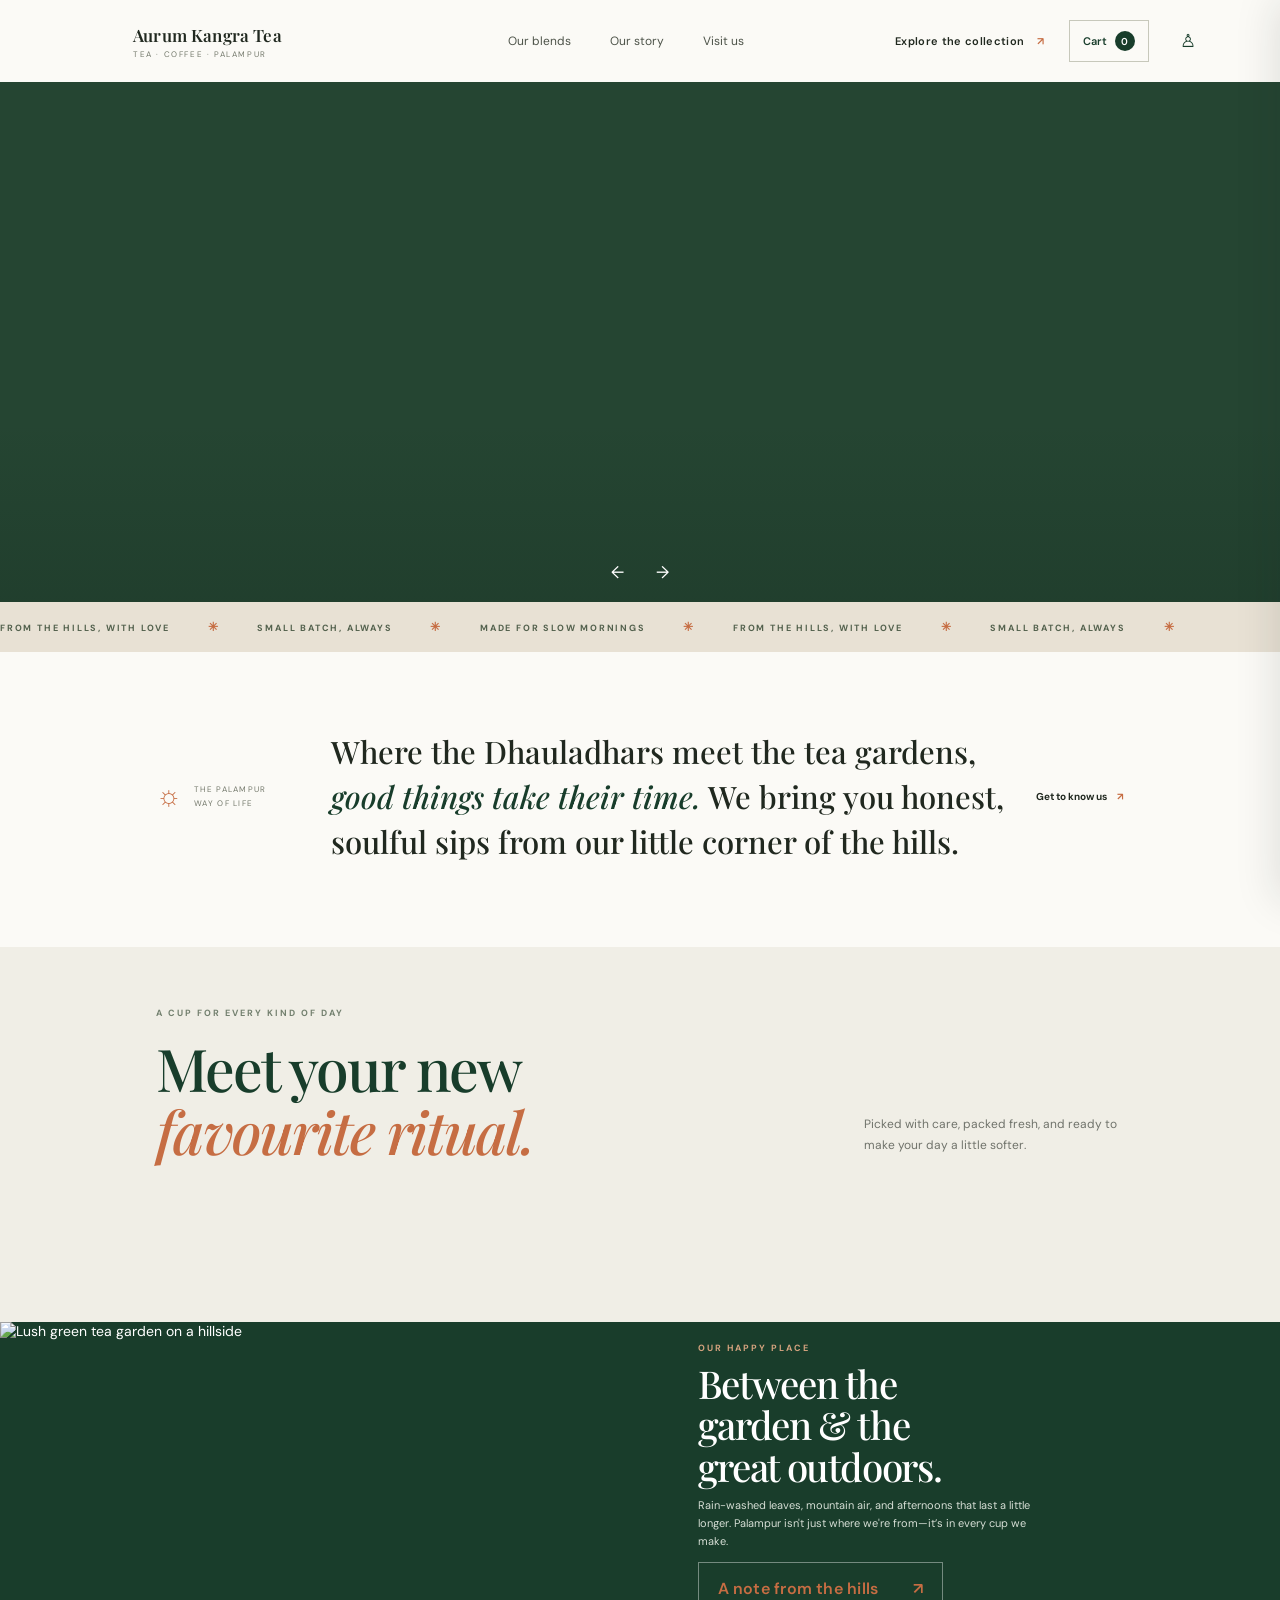
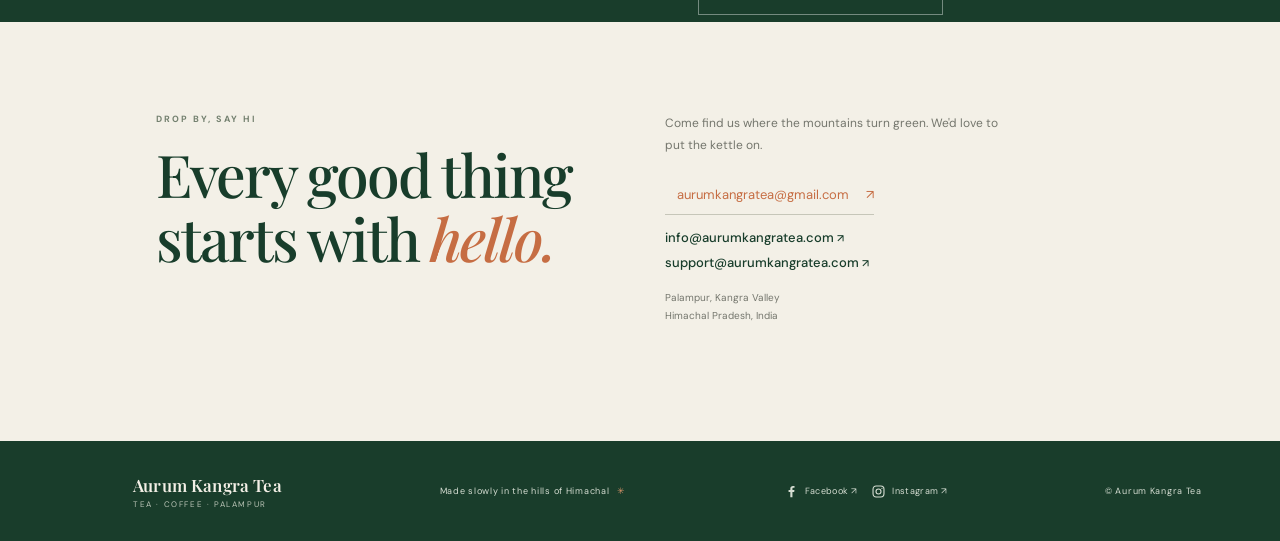
==== commit 882678fa: "Add info and support email contacts" ====
--- a/index.html
+++ b/index.html
@@ -20,7 +20,7 @@
     <section class="intro" id="story"><div class="intro-label"><span class="sun-icon">☼</span><span>THE PALAMPUR<br>WAY OF LIFE</span></div><p>Where the Dhauladhars meet the tea gardens, <em>good things take their time.</em> We bring you honest, soulful sips from our little corner of the hills.</p><a href="#contact" class="text-link">Get to know us <span>↗</span></a></section>
     <section class="shop-section" id="shop"><div class="section-heading"><div><p class="eyebrow dark">A CUP FOR EVERY KIND OF DAY</p><h2>Meet your new<br><i>favourite ritual.</i></h2></div><p>Picked with care, packed fresh, and ready to make your day a little softer.</p></div><div id="product-list" class="product-list"></div></section>
     <section class="origin"><img id="origin-image" src="https://images.unsplash.com/photo-1563911892437-1feda0179e1b?auto=format&fit=crop&w=1500&q=85" alt="Lush green tea garden on a hillside"><div class="origin-copy"><p class="eyebrow" id="origin-kicker">OUR HAPPY PLACE</p><h2 id="origin-title">Between the<br>garden &amp; the<br>great outdoors.</h2><p id="origin-description">Rain-washed leaves, mountain air, and afternoons that last a little longer. Palampur isn't just where we're from—it’s in every cup we make.</p><a href="#contact" class="button button-outline"><span id="origin-button-label">A note from the hills</span> <span>↗</span></a></div></section>
-    <section class="contact" id="contact"><div><p class="eyebrow dark">DROP BY, SAY HI</p><h2>Every good thing<br>starts with <i>hello.</i></h2></div><div class="contact-details"><p>Come find us where the mountains turn green. We'd love to put the kettle on.</p><a id="contact-email" href="mailto:aurumkangratea@gmail.com"><span id="contact-email-text">aurumkangratea@gmail.com</span> <span>↗</span></a><p class="address">Palampur, Kangra Valley<br>Himachal Pradesh, India</p></div></section>
+    <section class="contact" id="contact"><div><p class="eyebrow dark">DROP BY, SAY HI</p><h2>Every good thing<br>starts with <i>hello.</i></h2></div><div class="contact-details"><p>Come find us where the mountains turn green. We'd love to put the kettle on.</p><a id="contact-email" href="mailto:aurumkangratea@gmail.com"><span id="contact-email-text">aurumkangratea@gmail.com</span> <span>↗</span></a><div class="additional-emails"><a href="mailto:info@aurumkangratea.com">info@aurumkangratea.com <span>↗</span></a><a href="mailto:support@aurumkangratea.com">support@aurumkangratea.com <span>↗</span></a></div><p class="address">Palampur, Kangra Valley<br>Himachal Pradesh, India</p></div></section>
   </main>
   <footer><a class="brand footer-brand" href="#home"><span class="brand-mark" id="footer-logo">J<span>✳</span></span><span class="brand-copy"><b id="footer-name">Aurum Kangra Tea</b><small>TEA · COFFEE · PALAMPUR</small></span></a><span>Made slowly in the hills of Himachal <span class="footer-flower">✳</span></span><nav class="social-links" aria-label="Social links"><a id="facebook-link" href="#" target="_blank" rel="noopener noreferrer" hidden><svg class="social-icon facebook-icon" viewBox="0 0 24 24" aria-hidden="true"><path d="M13.5 21v-8.2h2.8l.4-3.2h-3.2V7.5c0-.9.3-1.6 1.6-1.6h1.7V3.1c-.3 0-1.3-.1-2.5-.1-2.5 0-4.2 1.5-4.2 4.3v2.3H7.3v3.2h2.8V21z"/></svg><span>Facebook ↗</span></a><a id="instagram-link" href="#" target="_blank" rel="noopener noreferrer" hidden><svg class="social-icon instagram-icon" viewBox="0 0 24 24" aria-hidden="true"><rect x="3.25" y="3.25" width="17.5" height="17.5" rx="5"/><circle cx="12" cy="12" r="4"/><circle class="instagram-dot" cx="17.5" cy="6.8" r="1"/></svg><span>Instagram ↗</span></a></nav><span>© <span id="year"></span> Aurum Kangra Tea</span></footer>
   <div id="cart-backdrop" class="cart-backdrop" hidden></div><aside id="cart-drawer" class="cart-drawer" aria-label="Shopping cart" aria-hidden="true"><div class="cart-heading"><div><p class="eyebrow dark">YOUR SELECTION</p><h2>Your cart</h2></div><button id="cart-close" class="cart-close" aria-label="Close cart">×</button></div><div id="cart-items" class="cart-items"></div><div class="cart-summary"><span>Subtotal</span><strong id="cart-subtotal">₹0</strong></div><form id="order-form" class="order-form" hidden><h3>Delivery details</h3><label>Full name<input name="customer_name" autocomplete="name" required></label><label>Email<input name="customer_email" type="email" autocomplete="email" required></label><label>Phone<input name="customer_phone" type="tel" autocomplete="tel" required></label><label>Delivery address<textarea name="delivery_address" autocomplete="street-address" required></textarea></label><button class="button button-dark checkout-placeholder" type="submit">Send order request</button></form><p id="order-message" class="form-message" aria-live="polite"></p><p class="cart-payment-note">This opens an email with your order request. We’ll confirm availability and payment details by email. Online payment can be added later.</p></aside>
--- a/styles.css
+++ b/styles.css
@@ -17,3 +17,4 @@
 /* Keep the hero as a clean, image-only banner. */
 .hero-content{display:none}.hero-shade{background:linear-gradient(0deg,rgba(11,30,21,.16),transparent 35%)}.hero-footer{left:0;right:0;justify-content:center;bottom:18px}.hero-footer>span{display:none}.hero-controls span{display:none}
 .brand-pending .brand-mark{visibility:hidden;width:44px;height:44px}
+.additional-emails{display:flex;flex-direction:column;align-items:flex-start;gap:8px;margin-top:14px}.contact-details .additional-emails a{font:500 13px var(--sans);color:var(--green);padding:0;border:0}.contact-details .additional-emails a span{font-size:11px}
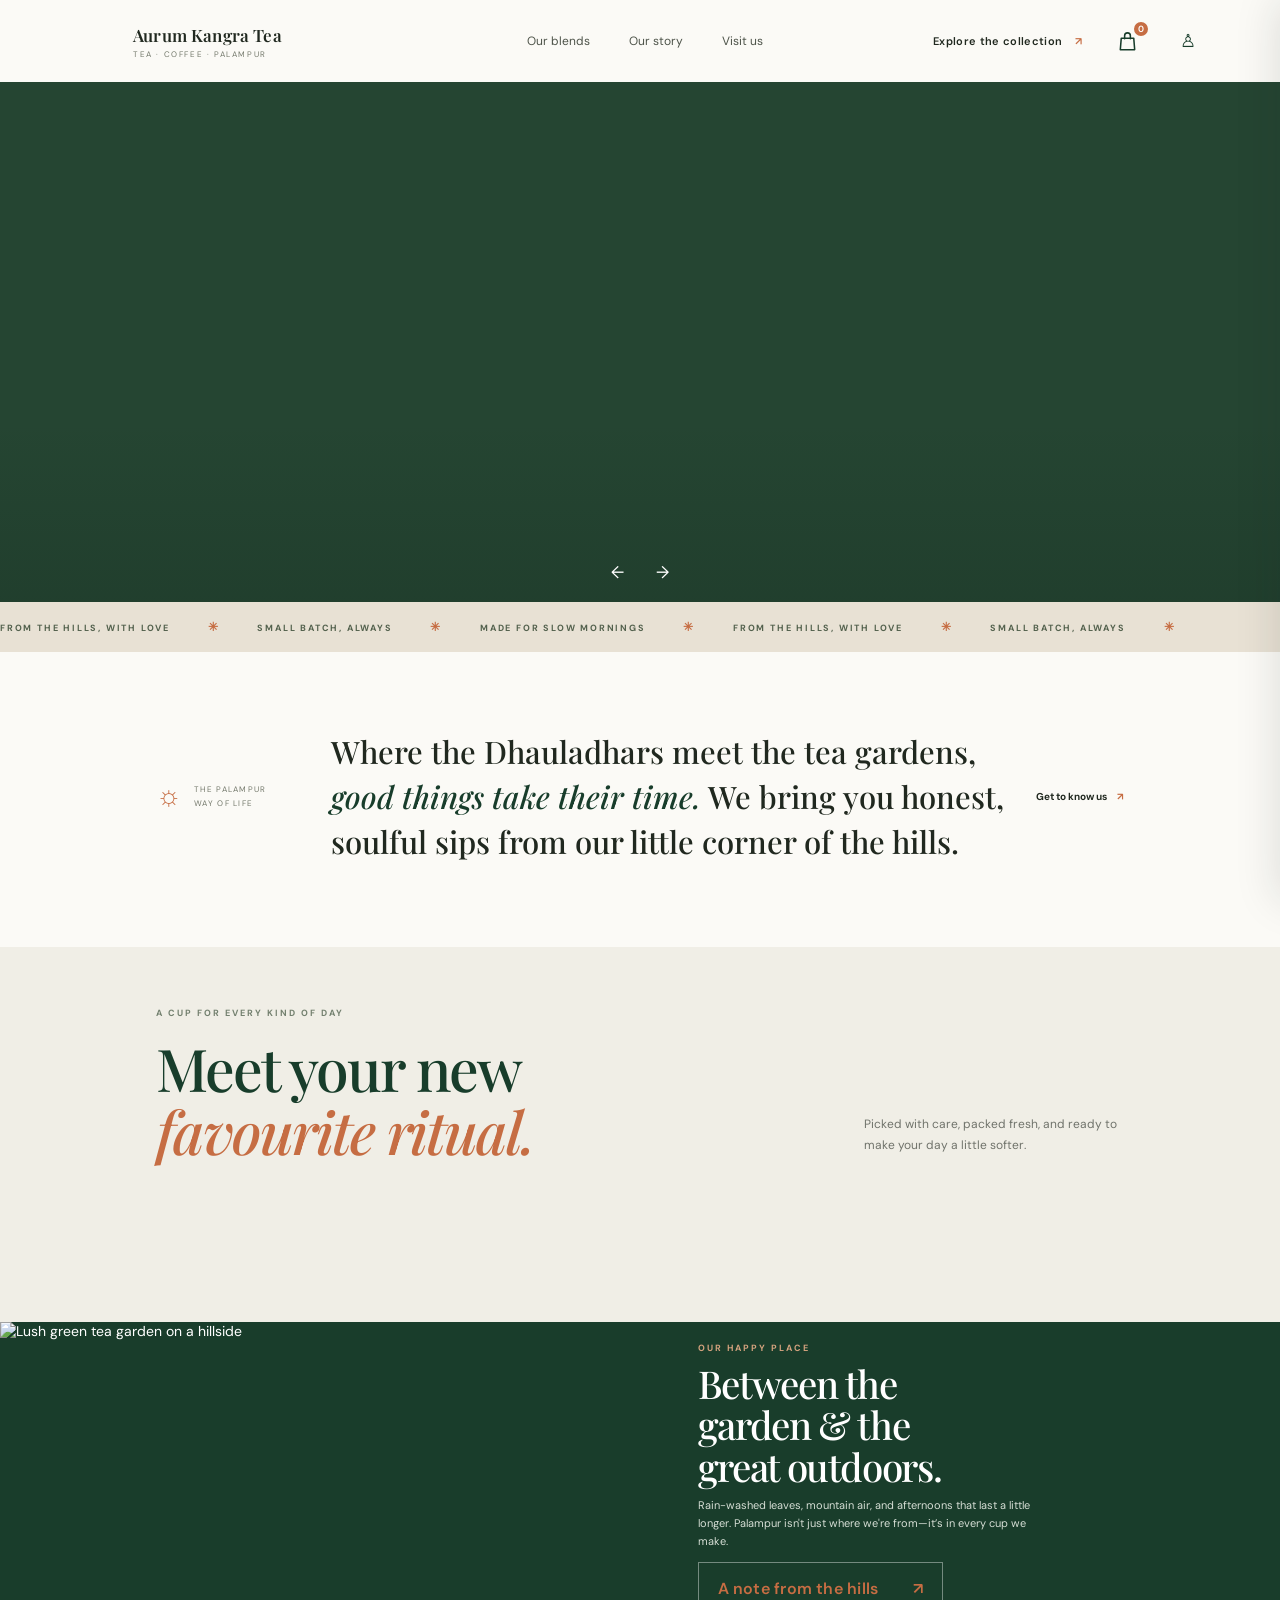
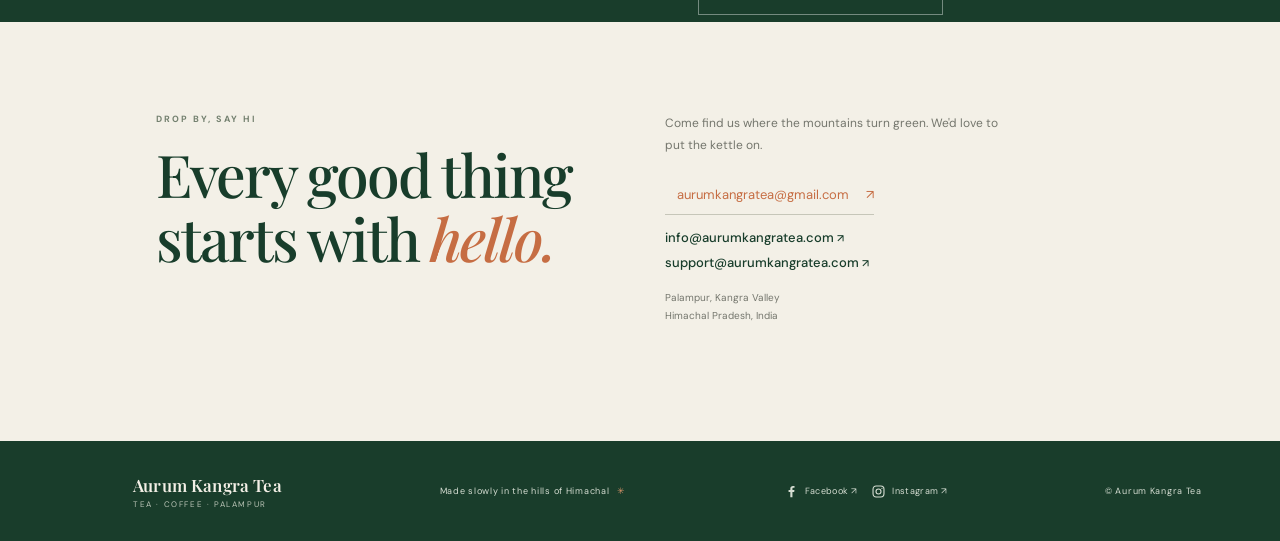
==== commit 01b07e88: "Replace cart label with shopping bag icon" ====
--- a/index.html
+++ b/index.html
@@ -12,7 +12,7 @@
 <body>
   <header class="site-header"><a class="brand" href="#home" aria-label="Juniper and Bloom home"><span class="brand-mark" id="header-logo">J<span>✳</span></span><span class="brand-copy"><b id="business-name">Aurum Kangra Tea</b><small>TEA · COFFEE · PALAMPUR</small></span></a>
     <nav class="desktop-nav"><a href="#shop">Our blends</a><a href="#story">Our story</a><a href="#contact">Visit us</a></nav>
-    <div class="header-actions"><a class="basket" href="#shop">Explore the collection <span>↗</span></a><button class="cart-trigger" id="cart-trigger" aria-label="Open cart">Cart <span id="cart-count">0</span></button><button class="admin-trigger" id="admin-trigger" aria-label="Admin login" title="Admin login">♙</button><button class="menu-toggle" id="menu-toggle" aria-label="Open navigation">☰</button></div>
+    <div class="header-actions"><a class="basket" href="#shop">Explore the collection <span>↗</span></a><button class="cart-trigger" id="cart-trigger" aria-label="Open shopping bag" title="Shopping bag"><svg class="bag-icon" viewBox="0 0 24 24" aria-hidden="true"><path d="M5.5 8.5h13l1 12h-15l1-12Z"/><path d="M9 9V6a3 3 0 0 1 6 0v3"/></svg><span id="cart-count" aria-live="polite">0</span></button><button class="admin-trigger" id="admin-trigger" aria-label="Admin login" title="Admin login">♙</button><button class="menu-toggle" id="menu-toggle" aria-label="Open navigation">☰</button></div>
   </header>
   <main id="home">
     <section class="hero" aria-label="Featured stories"><div class="hero-track" id="hero-track"></div><div class="hero-shade"></div><div class="hero-content"><p class="eyebrow" id="hero-kicker">GROWN SLOWLY · BREWED WITH CARE</p><h1 id="hero-title">A little closer<br>to the <i>mountains.</i></h1><p id="hero-description">Small-batch tea and coffee, rooted in the green heart of Palampur.</p><a class="button button-light" href="#shop">Find your everyday cup <span>↓</span></a></div><div class="hero-footer"><span>32°06' N · 76°32' E</span><div class="hero-controls"><button id="prev-banner" aria-label="Previous banner">←</button><span id="banner-count">01 / 03</span><button id="next-banner" aria-label="Next banner">→</button></div><span>PALAMPUR, HIMACHAL PRADESH</span></div></section>
--- a/styles.css
+++ b/styles.css
@@ -18,3 +18,4 @@
 .hero-content{display:none}.hero-shade{background:linear-gradient(0deg,rgba(11,30,21,.16),transparent 35%)}.hero-footer{left:0;right:0;justify-content:center;bottom:18px}.hero-footer>span{display:none}.hero-controls span{display:none}
 .brand-pending .brand-mark{visibility:hidden;width:44px;height:44px}
 .additional-emails{display:flex;flex-direction:column;align-items:flex-start;gap:8px;margin-top:14px}.contact-details .additional-emails a{font:500 13px var(--sans);color:var(--green);padding:0;border:0}.contact-details .additional-emails a span{font-size:11px}
+.cart-trigger{position:relative;display:inline-flex;align-items:center;justify-content:center;width:42px;height:42px;padding:7px;border:0;background:transparent;color:var(--green)}.cart-trigger .bag-icon{width:23px;height:23px;fill:none;stroke:currentColor;stroke-width:1.6;stroke-linecap:round;stroke-linejoin:round}.cart-trigger #cart-count{position:absolute;top:0;right:-1px;display:grid;place-items:center;min-width:18px;height:18px;padding:0 4px;margin:0;border:2px solid var(--paper);border-radius:50%;background:var(--orange);color:white;font:600 9px var(--sans)}
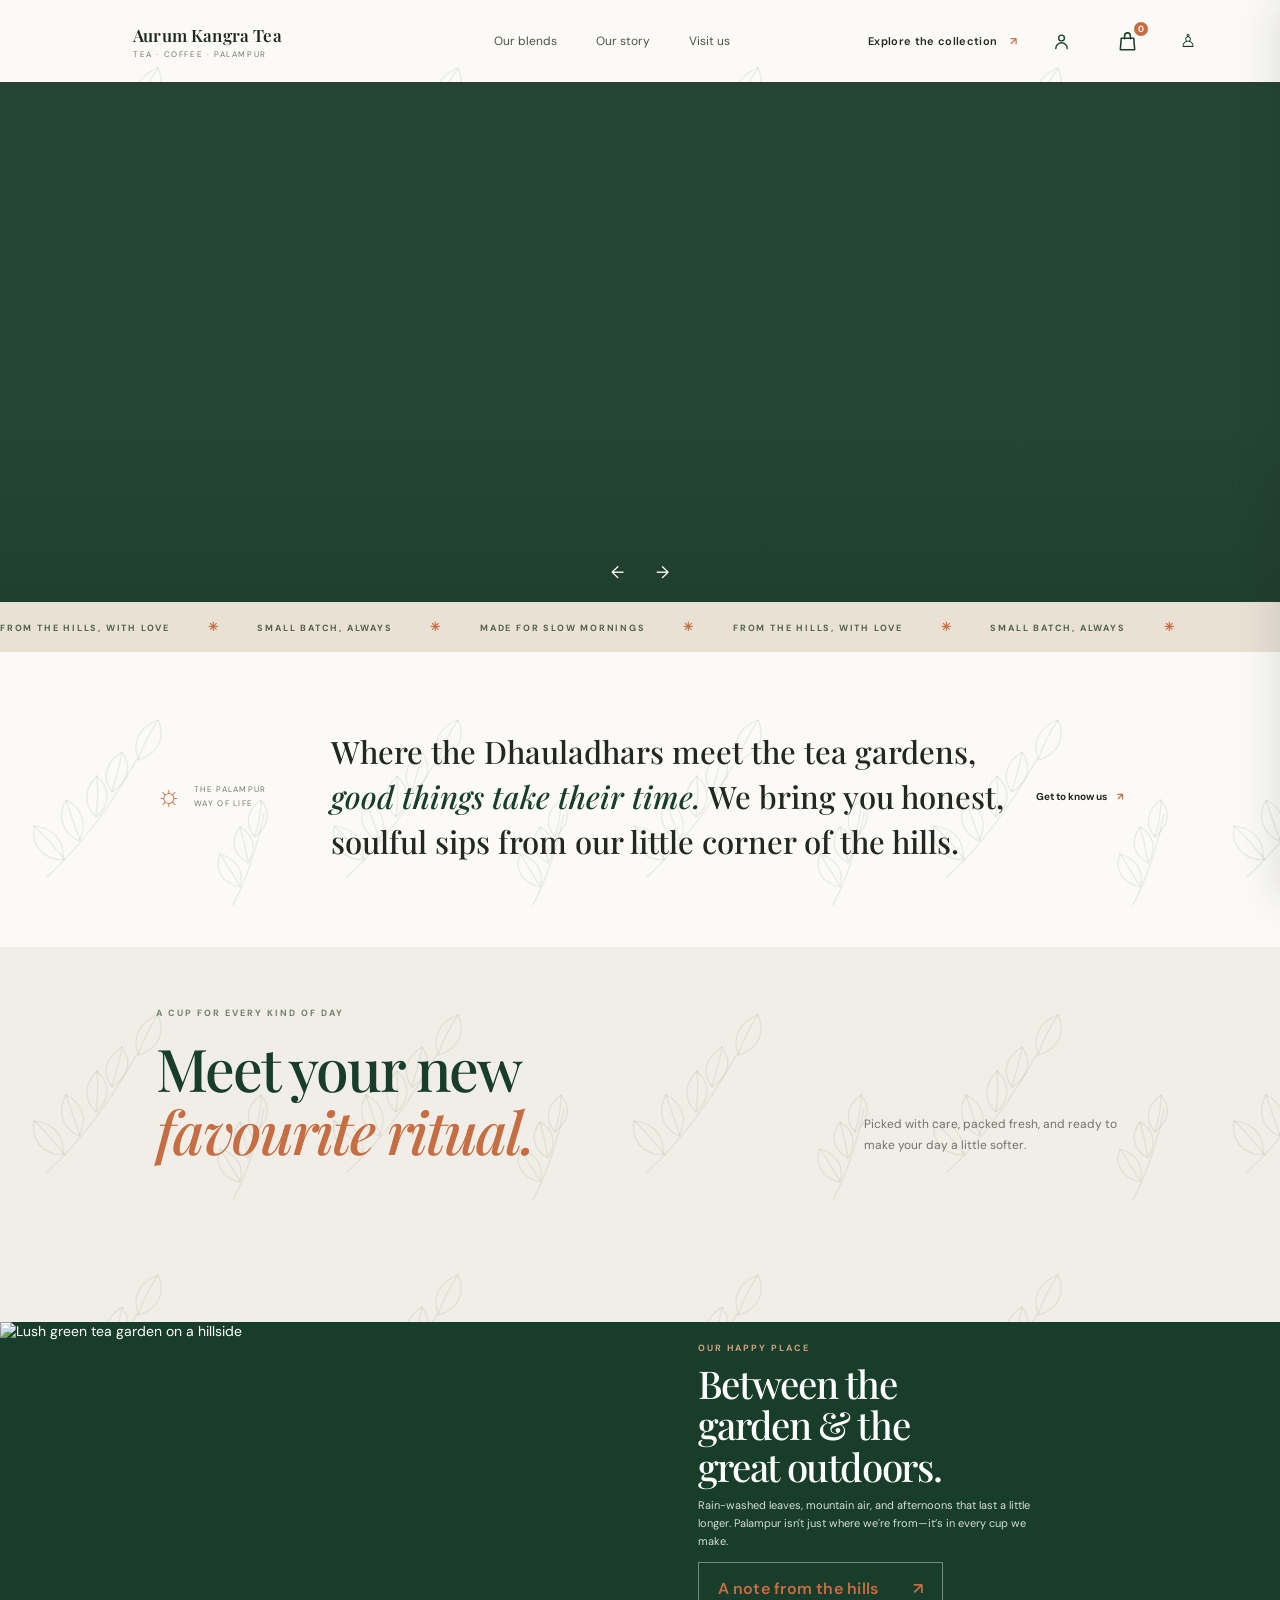
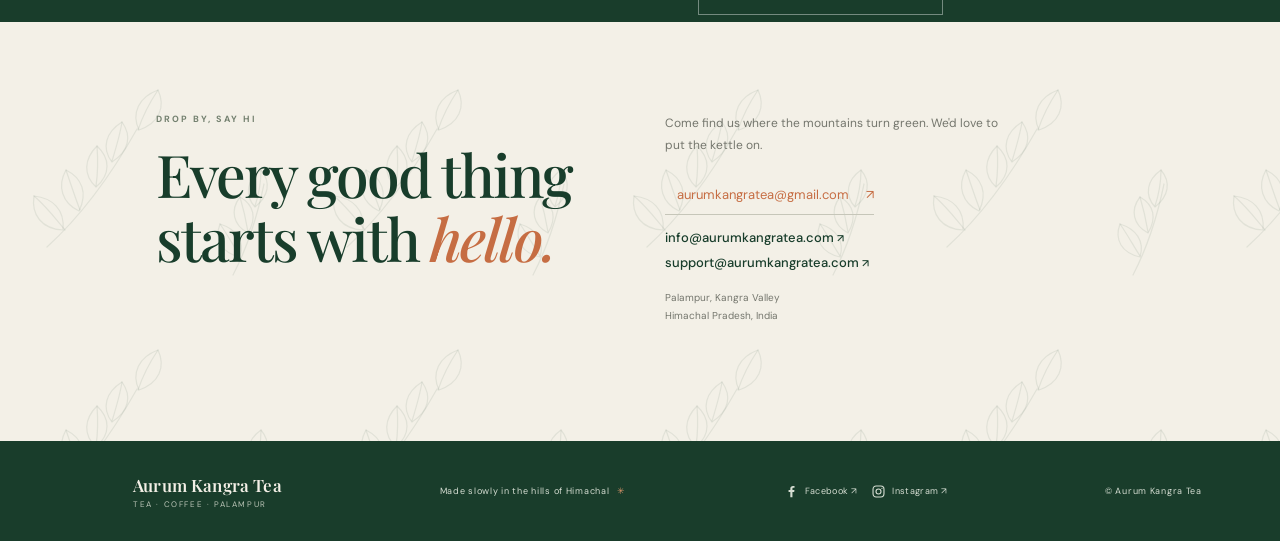
==== commit b26845f4: "Add customer accounts and saved order history" ====
--- a/index.html
+++ b/index.html
@@ -12,7 +12,7 @@
 <body>
   <header class="site-header"><a class="brand" href="#home" aria-label="Juniper and Bloom home"><span class="brand-mark" id="header-logo">J<span>✳</span></span><span class="brand-copy"><b id="business-name">Aurum Kangra Tea</b><small>TEA · COFFEE · PALAMPUR</small></span></a>
     <nav class="desktop-nav"><a href="#shop">Our blends</a><a href="#story">Our story</a><a href="#contact">Visit us</a></nav>
-    <div class="header-actions"><a class="basket" href="#shop">Explore the collection <span>↗</span></a><button class="cart-trigger" id="cart-trigger" aria-label="Open shopping bag" title="Shopping bag"><svg class="bag-icon" viewBox="0 0 24 24" aria-hidden="true"><path d="M5.5 8.5h13l1 12h-15l1-12Z"/><path d="M9 9V6a3 3 0 0 1 6 0v3"/></svg><span id="cart-count" aria-live="polite">0</span></button><button class="admin-trigger" id="admin-trigger" aria-label="Admin login" title="Admin login">♙</button><button class="menu-toggle" id="menu-toggle" aria-label="Open navigation">☰</button></div>
+    <div class="header-actions"><a class="basket" href="#shop">Explore the collection <span>↗</span></a><button class="account-trigger" id="account-trigger" aria-label="Customer account" title="Sign in or create an account"><svg viewBox="0 0 24 24" aria-hidden="true"><circle cx="12" cy="8" r="3.3"/><path d="M5.5 20a6.5 6.5 0 0 1 13 0"/></svg></button><button class="cart-trigger" id="cart-trigger" aria-label="Open shopping bag" title="Shopping bag"><svg class="bag-icon" viewBox="0 0 24 24" aria-hidden="true"><path d="M5.5 8.5h13l1 12h-15l1-12Z"/><path d="M9 9V6a3 3 0 0 1 6 0v3"/></svg><span id="cart-count" aria-live="polite">0</span></button><button class="admin-trigger" id="admin-trigger" aria-label="Admin login" title="Admin login">♙</button><button class="menu-toggle" id="menu-toggle" aria-label="Open navigation">☰</button></div>
   </header>
   <main id="home">
     <section class="hero" aria-label="Featured stories"><div class="hero-track" id="hero-track"></div><div class="hero-shade"></div><div class="hero-content"><p class="eyebrow" id="hero-kicker">GROWN SLOWLY · BREWED WITH CARE</p><h1 id="hero-title">A little closer<br>to the <i>mountains.</i></h1><p id="hero-description">Small-batch tea and coffee, rooted in the green heart of Palampur.</p><a class="button button-light" href="#shop">Find your everyday cup <span>↓</span></a></div><div class="hero-footer"><span>32°06' N · 76°32' E</span><div class="hero-controls"><button id="prev-banner" aria-label="Previous banner">←</button><span id="banner-count">01 / 03</span><button id="next-banner" aria-label="Next banner">→</button></div><span>PALAMPUR, HIMACHAL PRADESH</span></div></section>
@@ -23,9 +23,10 @@
     <section class="contact" id="contact"><div><p class="eyebrow dark">DROP BY, SAY HI</p><h2>Every good thing<br>starts with <i>hello.</i></h2></div><div class="contact-details"><p>Come find us where the mountains turn green. We'd love to put the kettle on.</p><a id="contact-email" href="mailto:aurumkangratea@gmail.com"><span id="contact-email-text">aurumkangratea@gmail.com</span> <span>↗</span></a><div class="additional-emails"><a href="mailto:info@aurumkangratea.com">info@aurumkangratea.com <span>↗</span></a><a href="mailto:support@aurumkangratea.com">support@aurumkangratea.com <span>↗</span></a></div><p class="address">Palampur, Kangra Valley<br>Himachal Pradesh, India</p></div></section>
   </main>
   <footer><a class="brand footer-brand" href="#home"><span class="brand-mark" id="footer-logo">J<span>✳</span></span><span class="brand-copy"><b id="footer-name">Aurum Kangra Tea</b><small>TEA · COFFEE · PALAMPUR</small></span></a><span>Made slowly in the hills of Himachal <span class="footer-flower">✳</span></span><nav class="social-links" aria-label="Social links"><a id="facebook-link" href="#" target="_blank" rel="noopener noreferrer" hidden><svg class="social-icon facebook-icon" viewBox="0 0 24 24" aria-hidden="true"><path d="M13.5 21v-8.2h2.8l.4-3.2h-3.2V7.5c0-.9.3-1.6 1.6-1.6h1.7V3.1c-.3 0-1.3-.1-2.5-.1-2.5 0-4.2 1.5-4.2 4.3v2.3H7.3v3.2h2.8V21z"/></svg><span>Facebook ↗</span></a><a id="instagram-link" href="#" target="_blank" rel="noopener noreferrer" hidden><svg class="social-icon instagram-icon" viewBox="0 0 24 24" aria-hidden="true"><rect x="3.25" y="3.25" width="17.5" height="17.5" rx="5"/><circle cx="12" cy="12" r="4"/><circle class="instagram-dot" cx="17.5" cy="6.8" r="1"/></svg><span>Instagram ↗</span></a></nav><span>© <span id="year"></span> Aurum Kangra Tea</span></footer>
-  <div id="cart-backdrop" class="cart-backdrop" hidden></div><aside id="cart-drawer" class="cart-drawer" aria-label="Shopping cart" aria-hidden="true"><div class="cart-heading"><div><p class="eyebrow dark">YOUR SELECTION</p><h2>Your cart</h2></div><button id="cart-close" class="cart-close" aria-label="Close cart">×</button></div><div id="cart-items" class="cart-items"></div><div class="cart-summary"><span>Subtotal</span><strong id="cart-subtotal">₹0</strong></div><form id="order-form" class="order-form" hidden><h3>Delivery details</h3><label>Full name<input name="customer_name" autocomplete="name" required></label><label>Email<input name="customer_email" type="email" autocomplete="email" required></label><label>Phone<input name="customer_phone" type="tel" autocomplete="tel" required></label><label>Delivery address<textarea name="delivery_address" autocomplete="street-address" required></textarea></label><button class="button button-dark checkout-placeholder" type="submit">Send order request</button></form><p id="order-message" class="form-message" aria-live="polite"></p><p class="cart-payment-note">This opens an email with your order request. We’ll confirm availability and payment details by email. Online payment can be added later.</p></aside>
+  <div id="cart-backdrop" class="cart-backdrop" hidden></div><aside id="cart-drawer" class="cart-drawer" aria-label="Shopping cart" aria-hidden="true"><div class="cart-heading"><div><p class="eyebrow dark">YOUR SELECTION</p><h2>Your cart</h2></div><button id="cart-close" class="cart-close" aria-label="Close cart">×</button></div><div id="cart-items" class="cart-items"></div><div class="cart-summary"><span>Subtotal</span><strong id="cart-subtotal">₹0</strong></div><form id="order-form" class="order-form" hidden><h3>Delivery details</h3><p class="guest-checkout-note">You can order as a guest. Sign in or register if you’d like this order saved to your account history.</p><label>Full name<input name="customer_name" autocomplete="name" required></label><label>Email<input name="customer_email" type="email" autocomplete="email" required></label><label>Phone<input name="customer_phone" type="tel" autocomplete="tel" required></label><label>Delivery address<textarea name="delivery_address" autocomplete="street-address" required></textarea></label><button class="button button-dark checkout-placeholder" type="submit">Place order request</button></form><p id="order-message" class="form-message" aria-live="polite"></p><p class="cart-payment-note">Your order request is saved for the store. We’ll confirm availability, delivery charges, and payment details by email. Online payment can be added later.</p></aside>
+  <div id="customer-modal" class="modal" aria-hidden="true"><div class="modal-backdrop" data-customer-close></div><section class="admin-panel customer-panel" role="dialog" aria-modal="true" aria-labelledby="customer-heading"><button class="close-modal" data-customer-close aria-label="Close account">×</button><div id="customer-auth-view"><p class="eyebrow dark">YOUR TEA ACCOUNT</p><h2 id="customer-heading">A little more<br><i>personal.</i></h2><p class="muted">Sign in to revisit your order history, or create an account for future orders.</p><div class="customer-switch"><button class="customer-mode active" type="button" data-customer-mode="login">Sign in</button><button class="customer-mode" type="button" data-customer-mode="register">Create account</button></div><form id="customer-login-form" class="customer-form"><label>Email<input name="email" type="email" autocomplete="email" required></label><label>Password<input name="password" type="password" autocomplete="current-password" required></label><button class="button button-dark" type="submit">Sign in</button></form><form id="customer-register-form" class="customer-form" hidden><label>Your name<input name="full_name" autocomplete="name" required></label><label>Email<input name="email" type="email" autocomplete="email" required></label><label>Password<input name="password" type="password" autocomplete="new-password" minlength="8" required></label><button class="button button-dark" type="submit">Create account</button></form><p id="customer-auth-message" class="form-message" aria-live="polite"></p><p class="customer-guest-note">An account is optional. You can place an order as a guest from your shopping bag.</p></div><div id="customer-account-view" hidden><div class="dashboard-top"><div><p class="eyebrow dark">WELCOME BACK</p><h2 id="customer-name">Your account</h2></div><button id="customer-sign-out" class="text-link" type="button">Sign out ↗</button></div><h3 class="customer-orders-heading">Your order history</h3><div id="customer-orders" class="customer-orders"></div></div></section></div>
   <div id="admin-modal" class="modal" aria-hidden="true"><div class="modal-backdrop" data-close></div><section class="admin-panel" role="dialog" aria-modal="true" aria-labelledby="admin-heading"><button class="close-modal" data-close aria-label="Close">×</button><div class="admin-login" id="login-view"><p class="eyebrow dark">THE BACK ROOM</p><h2 id="admin-heading">Good to see<br><i>you again.</i></h2><p class="muted">Sign in to manage your shop.</p><form id="login-form"><label>Email<input id="admin-email" type="email" autocomplete="username" required></label><label>Password<input id="admin-password" type="password" autocomplete="current-password" required></label><button class="button button-dark" type="submit">Sign in <span>↗</span></button><p class="form-message" id="login-message"></p></form></div>
-    <div id="dashboard" class="dashboard" hidden><div class="dashboard-top"><div><p class="eyebrow dark">YOUR LITTLE CORNER</p><h2>Shop <i>studio.</i></h2></div><button id="sign-out" class="text-link">Sign out ↗</button></div><div class="admin-tabs"><button class="tab active" data-tab="products">Products</button><button class="tab" data-tab="banners">Banners</button><button class="tab" data-tab="settings">Brand</button><button class="tab" data-tab="origin">Below products</button></div><div id="admin-content"></div></div></section></div>
+    <div id="dashboard" class="dashboard" hidden><div class="dashboard-top"><div><p class="eyebrow dark">YOUR LITTLE CORNER</p><h2>Shop <i>studio.</i></h2></div><button id="sign-out" class="text-link">Sign out ↗</button></div><div class="admin-tabs"><button class="tab active" data-tab="products">Products</button><button class="tab" data-tab="banners">Banners</button><button class="tab" data-tab="orders">Orders</button><button class="tab" data-tab="settings">Brand</button><button class="tab" data-tab="origin">Below products</button></div><div id="admin-content"></div></div></section></div>
   <script>
     (function(){const brand=window.__aurumBrandCache;if(!brand?.logoUrl)return;for(const id of ['header-logo','footer-logo']){const mark=document.getElementById(id);if(!mark)continue;const image=document.createElement('img');image.src=brand.logoUrl;image.alt=(brand.businessName||'Aurum Kangra Tea')+' logo';mark.replaceChildren(image)}document.documentElement.classList.remove('brand-pending')})();
   </script>
--- a/styles.css
+++ b/styles.css
@@ -19,3 +19,6 @@
 .brand-pending .brand-mark{visibility:hidden;width:44px;height:44px}
 .additional-emails{display:flex;flex-direction:column;align-items:flex-start;gap:8px;margin-top:14px}.contact-details .additional-emails a{font:500 13px var(--sans);color:var(--green);padding:0;border:0}.contact-details .additional-emails a span{font-size:11px}
 .cart-trigger{position:relative;display:inline-flex;align-items:center;justify-content:center;width:42px;height:42px;padding:7px;border:0;background:transparent;color:var(--green)}.cart-trigger .bag-icon{width:23px;height:23px;fill:none;stroke:currentColor;stroke-width:1.6;stroke-linecap:round;stroke-linejoin:round}.cart-trigger #cart-count{position:absolute;top:0;right:-1px;display:grid;place-items:center;min-width:18px;height:18px;padding:0 4px;margin:0;border:2px solid var(--paper);border-radius:50%;background:var(--orange);color:white;font:600 9px var(--sans)}
+.site-header,.intro,.shop-section,.contact{background-image:url("tea-leaf-watermark.svg");background-repeat:repeat;background-size:300px 260px}
+@media(max-width:760px){.basket{display:none}.header-actions{gap:6px}.account-trigger{width:36px;height:36px}.cart-trigger{width:38px;height:38px}.site-header .brand-copy small{font-size:7px;letter-spacing:.14em}}
+.account-trigger{display:grid;place-items:center;width:40px;height:40px;padding:8px;border:0;background:transparent;color:var(--green);cursor:pointer}.account-trigger svg{width:21px;height:21px;fill:none;stroke:currentColor;stroke-width:1.6;stroke-linecap:round;stroke-linejoin:round}.customer-switch{display:flex;border-bottom:1px solid var(--line);gap:20px;margin:26px 0 18px}.customer-mode{border:0;background:none;padding:0 0 11px;color:var(--muted);font-size:11px;cursor:pointer}.customer-mode.active{color:var(--green);border-bottom:2px solid var(--orange);font-weight:700}.customer-form{display:grid;gap:14px}.customer-form[hidden]{display:none}.customer-form label{display:grid;gap:7px;color:#596052;font-size:10px;font-weight:700}.customer-form input{padding:13px 12px;border:1px solid var(--line);background:white;font:12px var(--sans);outline-color:#819b7b}.customer-form .button{justify-content:center}.customer-guest-note,.guest-checkout-note{font-size:10px;line-height:1.6;color:var(--muted)}.customer-guest-note{margin-top:20px}.guest-checkout-note{margin:0}.customer-orders-heading{font:500 22px var(--serif);color:var(--green);margin:30px 0 14px}.customer-orders,.admin-orders{display:grid;gap:12px}.customer-order,.admin-order{border:1px solid var(--line);background:white;padding:14px}.customer-order-top,.customer-order-bottom,.admin-order-top{display:flex;align-items:center;justify-content:space-between;gap:12px}.customer-order-top b,.admin-order-top b{font:500 15px var(--serif);color:var(--green)}.customer-order-top span,.admin-order-top small{font-size:9px;color:var(--muted)}.customer-order p,.admin-order p{font-size:11px;line-height:1.6;color:#6d7168;margin:10px 0}.customer-order-bottom{font-size:10px;color:var(--muted);text-transform:capitalize}.customer-order-bottom strong,.admin-order-top>strong{font-size:12px;color:var(--orange)}.admin-order-top>div{display:grid;gap:5px}.admin-order-address{white-space:pre-line}.order-status-label{display:flex;align-items:center;gap:10px;color:var(--muted);font-size:10px}.order-status-label select{padding:8px 10px;border:1px solid var(--line);background:var(--paper);color:var(--green);font:11px var(--sans);text-transform:capitalize}.order-updated{border-color:#9bad8c}
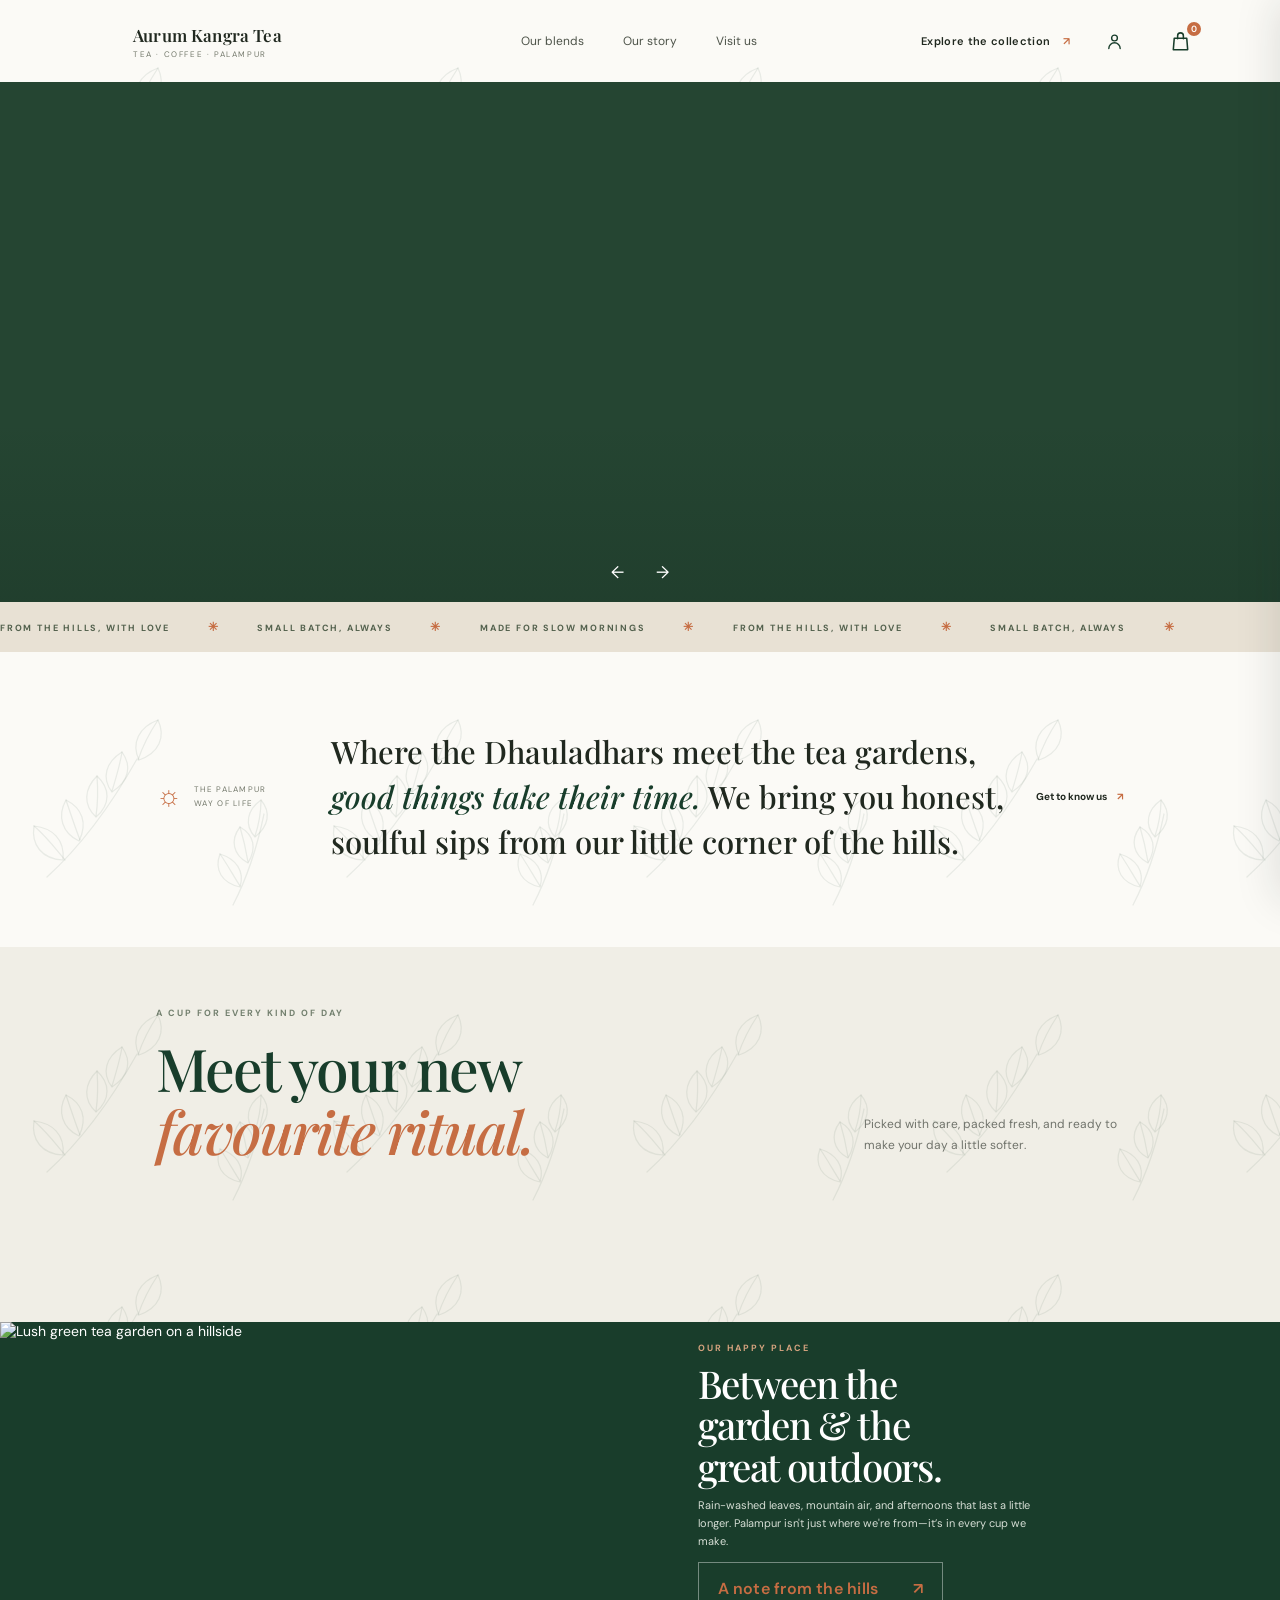
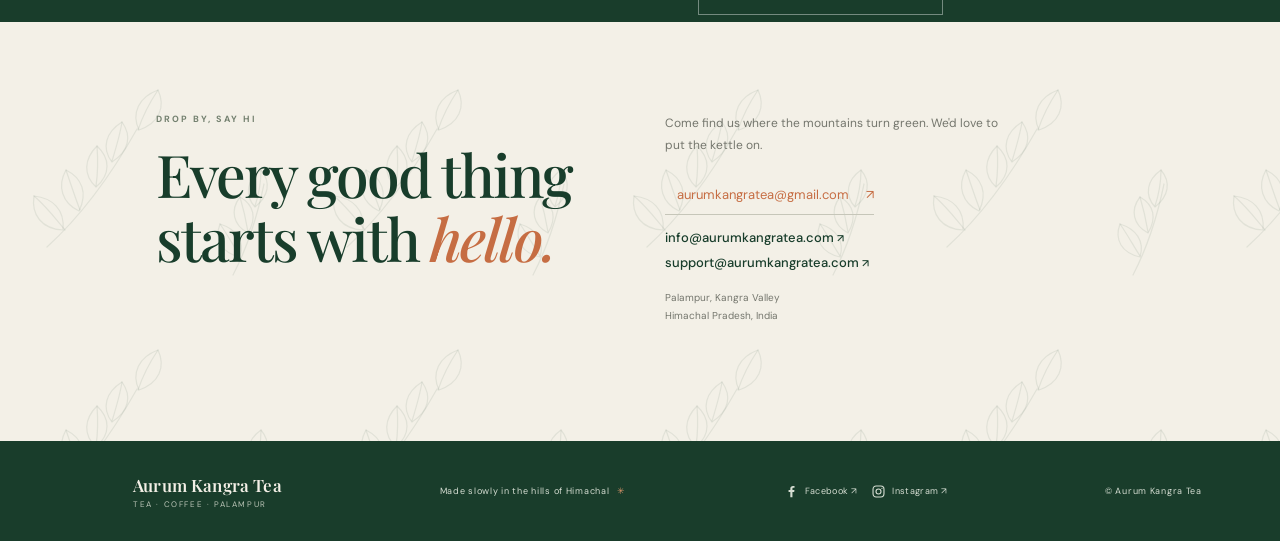
==== commit bc872510: "Combine customer and admin sign-in menu" ====
--- a/index.html
+++ b/index.html
@@ -12,7 +12,7 @@
 <body>
   <header class="site-header"><a class="brand" href="#home" aria-label="Juniper and Bloom home"><span class="brand-mark" id="header-logo">J<span>✳</span></span><span class="brand-copy"><b id="business-name">Aurum Kangra Tea</b><small>TEA · COFFEE · PALAMPUR</small></span></a>
     <nav class="desktop-nav"><a href="#shop">Our blends</a><a href="#story">Our story</a><a href="#contact">Visit us</a></nav>
-    <div class="header-actions"><a class="basket" href="#shop">Explore the collection <span>↗</span></a><button class="account-trigger" id="account-trigger" aria-label="Customer account" title="Sign in or create an account"><svg viewBox="0 0 24 24" aria-hidden="true"><circle cx="12" cy="8" r="3.3"/><path d="M5.5 20a6.5 6.5 0 0 1 13 0"/></svg></button><button class="cart-trigger" id="cart-trigger" aria-label="Open shopping bag" title="Shopping bag"><svg class="bag-icon" viewBox="0 0 24 24" aria-hidden="true"><path d="M5.5 8.5h13l1 12h-15l1-12Z"/><path d="M9 9V6a3 3 0 0 1 6 0v3"/></svg><span id="cart-count" aria-live="polite">0</span></button><button class="admin-trigger" id="admin-trigger" aria-label="Admin login" title="Admin login">♙</button><button class="menu-toggle" id="menu-toggle" aria-label="Open navigation">☰</button></div>
+    <div class="header-actions"><a class="basket" href="#shop">Explore the collection <span>↗</span></a><button class="account-trigger" id="account-trigger" aria-label="Account options" title="Account options" aria-haspopup="menu" aria-expanded="false" aria-controls="account-menu"><svg viewBox="0 0 24 24" aria-hidden="true"><circle cx="12" cy="8" r="3.3"/><path d="M5.5 20a6.5 6.5 0 0 1 13 0"/></svg></button><div class="account-menu" id="account-menu" role="menu" hidden><button id="customer-trigger" type="button" role="menuitem">Customer sign in / register</button><button id="admin-trigger" type="button" role="menuitem">Admin sign in</button></div><button class="cart-trigger" id="cart-trigger" aria-label="Open shopping bag" title="Shopping bag"><svg class="bag-icon" viewBox="0 0 24 24" aria-hidden="true"><path d="M5.5 8.5h13l1 12h-15l1-12Z"/><path d="M9 9V6a3 3 0 0 1 6 0v3"/></svg><span id="cart-count" aria-live="polite">0</span></button><button class="menu-toggle" id="menu-toggle" aria-label="Open navigation">☰</button></div>
   </header>
   <main id="home">
     <section class="hero" aria-label="Featured stories"><div class="hero-track" id="hero-track"></div><div class="hero-shade"></div><div class="hero-content"><p class="eyebrow" id="hero-kicker">GROWN SLOWLY · BREWED WITH CARE</p><h1 id="hero-title">A little closer<br>to the <i>mountains.</i></h1><p id="hero-description">Small-batch tea and coffee, rooted in the green heart of Palampur.</p><a class="button button-light" href="#shop">Find your everyday cup <span>↓</span></a></div><div class="hero-footer"><span>32°06' N · 76°32' E</span><div class="hero-controls"><button id="prev-banner" aria-label="Previous banner">←</button><span id="banner-count">01 / 03</span><button id="next-banner" aria-label="Next banner">→</button></div><span>PALAMPUR, HIMACHAL PRADESH</span></div></section>
--- a/styles.css
+++ b/styles.css
@@ -21,4 +21,5 @@
 .cart-trigger{position:relative;display:inline-flex;align-items:center;justify-content:center;width:42px;height:42px;padding:7px;border:0;background:transparent;color:var(--green)}.cart-trigger .bag-icon{width:23px;height:23px;fill:none;stroke:currentColor;stroke-width:1.6;stroke-linecap:round;stroke-linejoin:round}.cart-trigger #cart-count{position:absolute;top:0;right:-1px;display:grid;place-items:center;min-width:18px;height:18px;padding:0 4px;margin:0;border:2px solid var(--paper);border-radius:50%;background:var(--orange);color:white;font:600 9px var(--sans)}
 .site-header,.intro,.shop-section,.contact{background-image:url("tea-leaf-watermark.svg");background-repeat:repeat;background-size:300px 260px}
 @media(max-width:760px){.basket{display:none}.header-actions{gap:6px}.account-trigger{width:36px;height:36px}.cart-trigger{width:38px;height:38px}.site-header .brand-copy small{font-size:7px;letter-spacing:.14em}}
+.header-actions{position:relative}.account-menu{position:absolute;z-index:12;top:calc(100% + 12px);right:58px;display:grid;min-width:205px;padding:7px;background:var(--paper);border:1px solid var(--line);box-shadow:0 12px 28px #1b35251a}.account-menu[hidden]{display:none}.account-menu button{border:0;background:transparent;padding:12px 13px;text-align:left;color:var(--green);font-size:11px;cursor:pointer}.account-menu button:hover,.account-menu button:focus-visible{background:#f0eee6;outline:none}@media(max-width:760px){.account-menu{right:44px;top:calc(100% + 8px)}}
 .account-trigger{display:grid;place-items:center;width:40px;height:40px;padding:8px;border:0;background:transparent;color:var(--green);cursor:pointer}.account-trigger svg{width:21px;height:21px;fill:none;stroke:currentColor;stroke-width:1.6;stroke-linecap:round;stroke-linejoin:round}.customer-switch{display:flex;border-bottom:1px solid var(--line);gap:20px;margin:26px 0 18px}.customer-mode{border:0;background:none;padding:0 0 11px;color:var(--muted);font-size:11px;cursor:pointer}.customer-mode.active{color:var(--green);border-bottom:2px solid var(--orange);font-weight:700}.customer-form{display:grid;gap:14px}.customer-form[hidden]{display:none}.customer-form label{display:grid;gap:7px;color:#596052;font-size:10px;font-weight:700}.customer-form input{padding:13px 12px;border:1px solid var(--line);background:white;font:12px var(--sans);outline-color:#819b7b}.customer-form .button{justify-content:center}.customer-guest-note,.guest-checkout-note{font-size:10px;line-height:1.6;color:var(--muted)}.customer-guest-note{margin-top:20px}.guest-checkout-note{margin:0}.customer-orders-heading{font:500 22px var(--serif);color:var(--green);margin:30px 0 14px}.customer-orders,.admin-orders{display:grid;gap:12px}.customer-order,.admin-order{border:1px solid var(--line);background:white;padding:14px}.customer-order-top,.customer-order-bottom,.admin-order-top{display:flex;align-items:center;justify-content:space-between;gap:12px}.customer-order-top b,.admin-order-top b{font:500 15px var(--serif);color:var(--green)}.customer-order-top span,.admin-order-top small{font-size:9px;color:var(--muted)}.customer-order p,.admin-order p{font-size:11px;line-height:1.6;color:#6d7168;margin:10px 0}.customer-order-bottom{font-size:10px;color:var(--muted);text-transform:capitalize}.customer-order-bottom strong,.admin-order-top>strong{font-size:12px;color:var(--orange)}.admin-order-top>div{display:grid;gap:5px}.admin-order-address{white-space:pre-line}.order-status-label{display:flex;align-items:center;gap:10px;color:var(--muted);font-size:10px}.order-status-label select{padding:8px 10px;border:1px solid var(--line);background:var(--paper);color:var(--green);font:11px var(--sans);text-transform:capitalize}.order-updated{border-color:#9bad8c}
